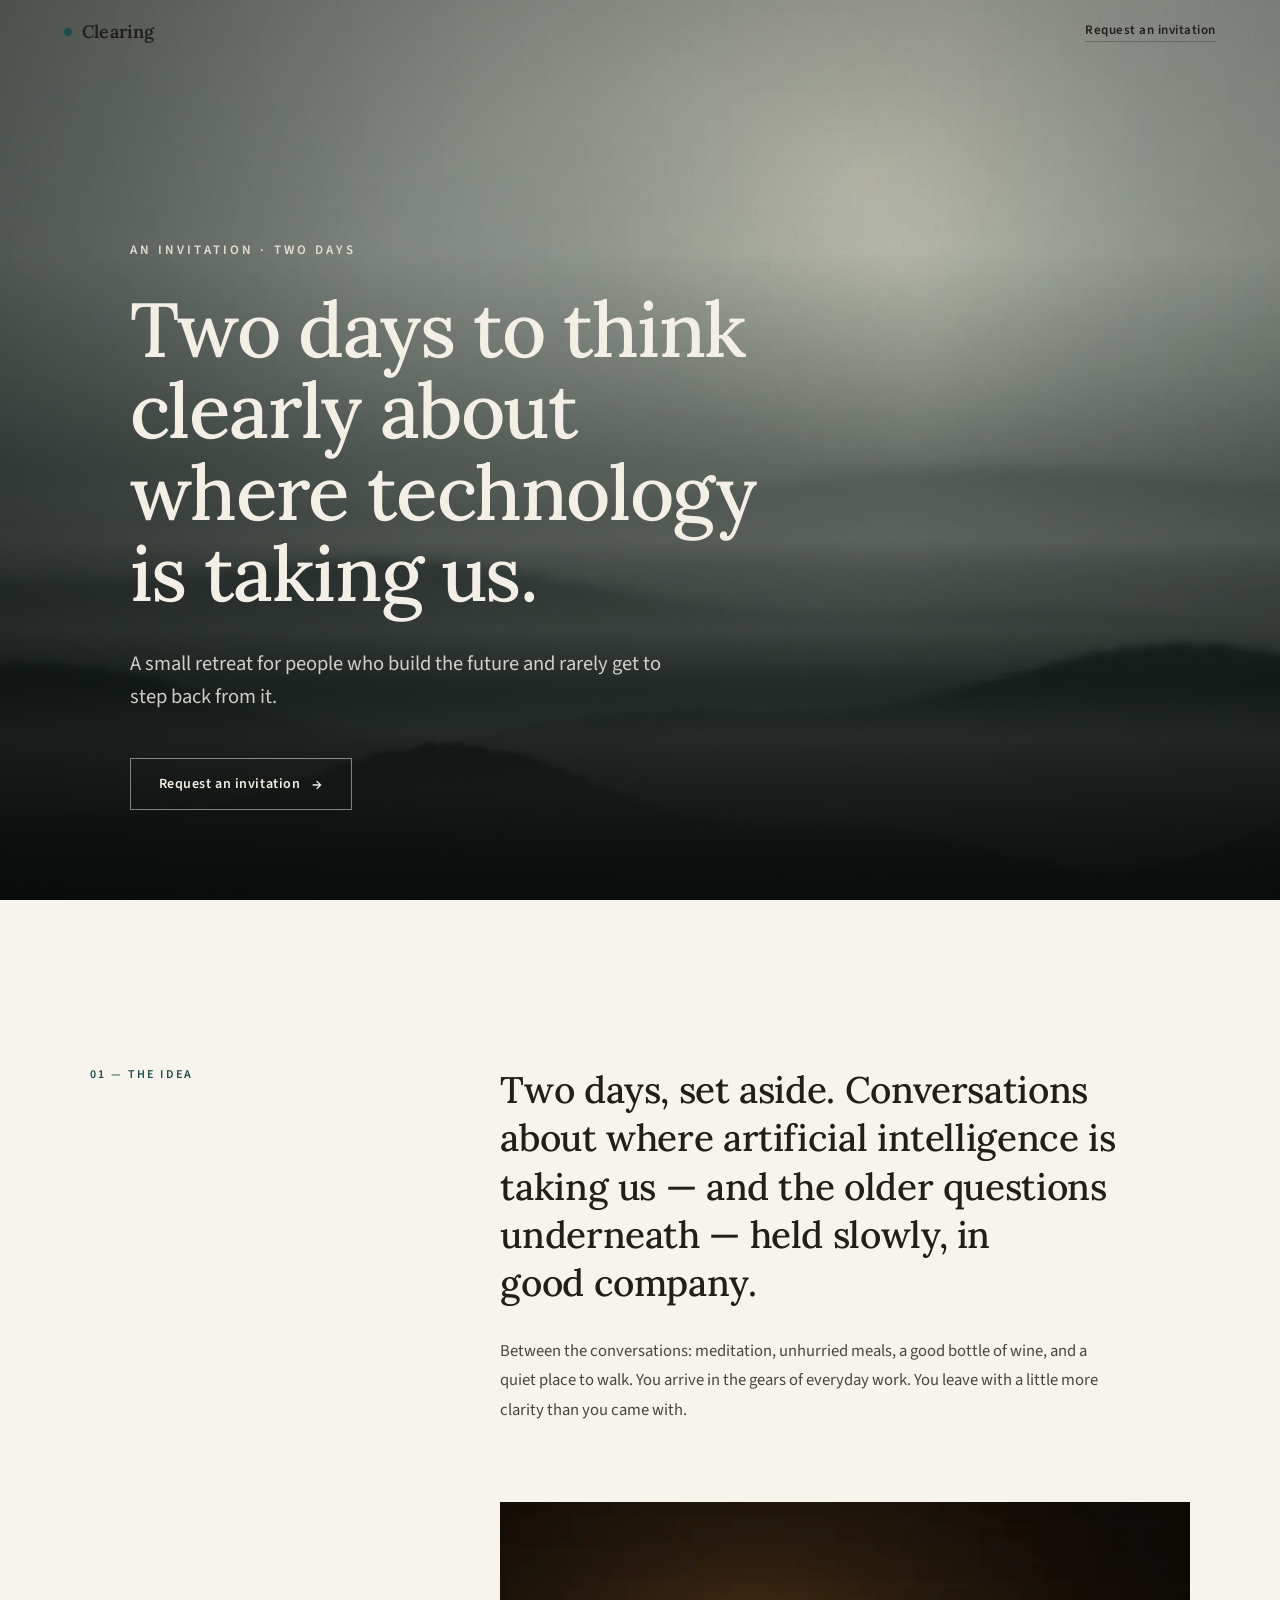
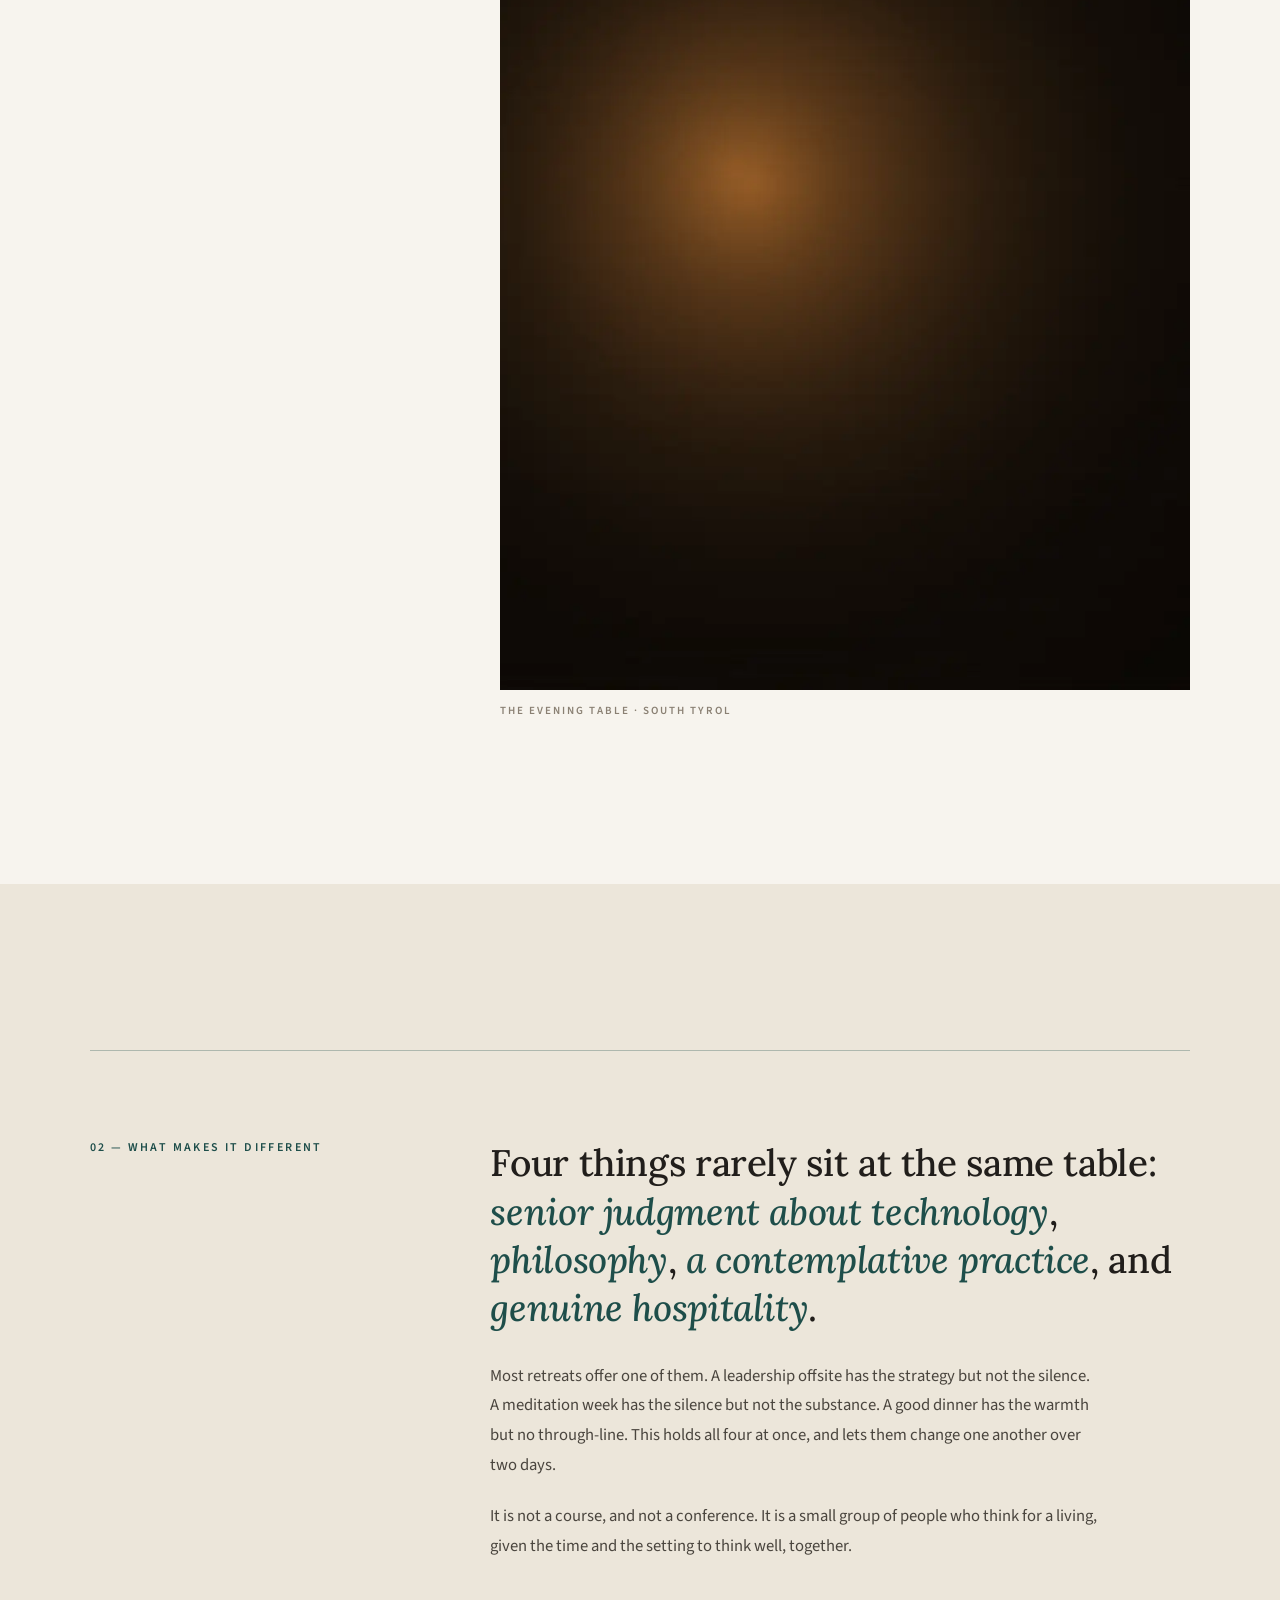
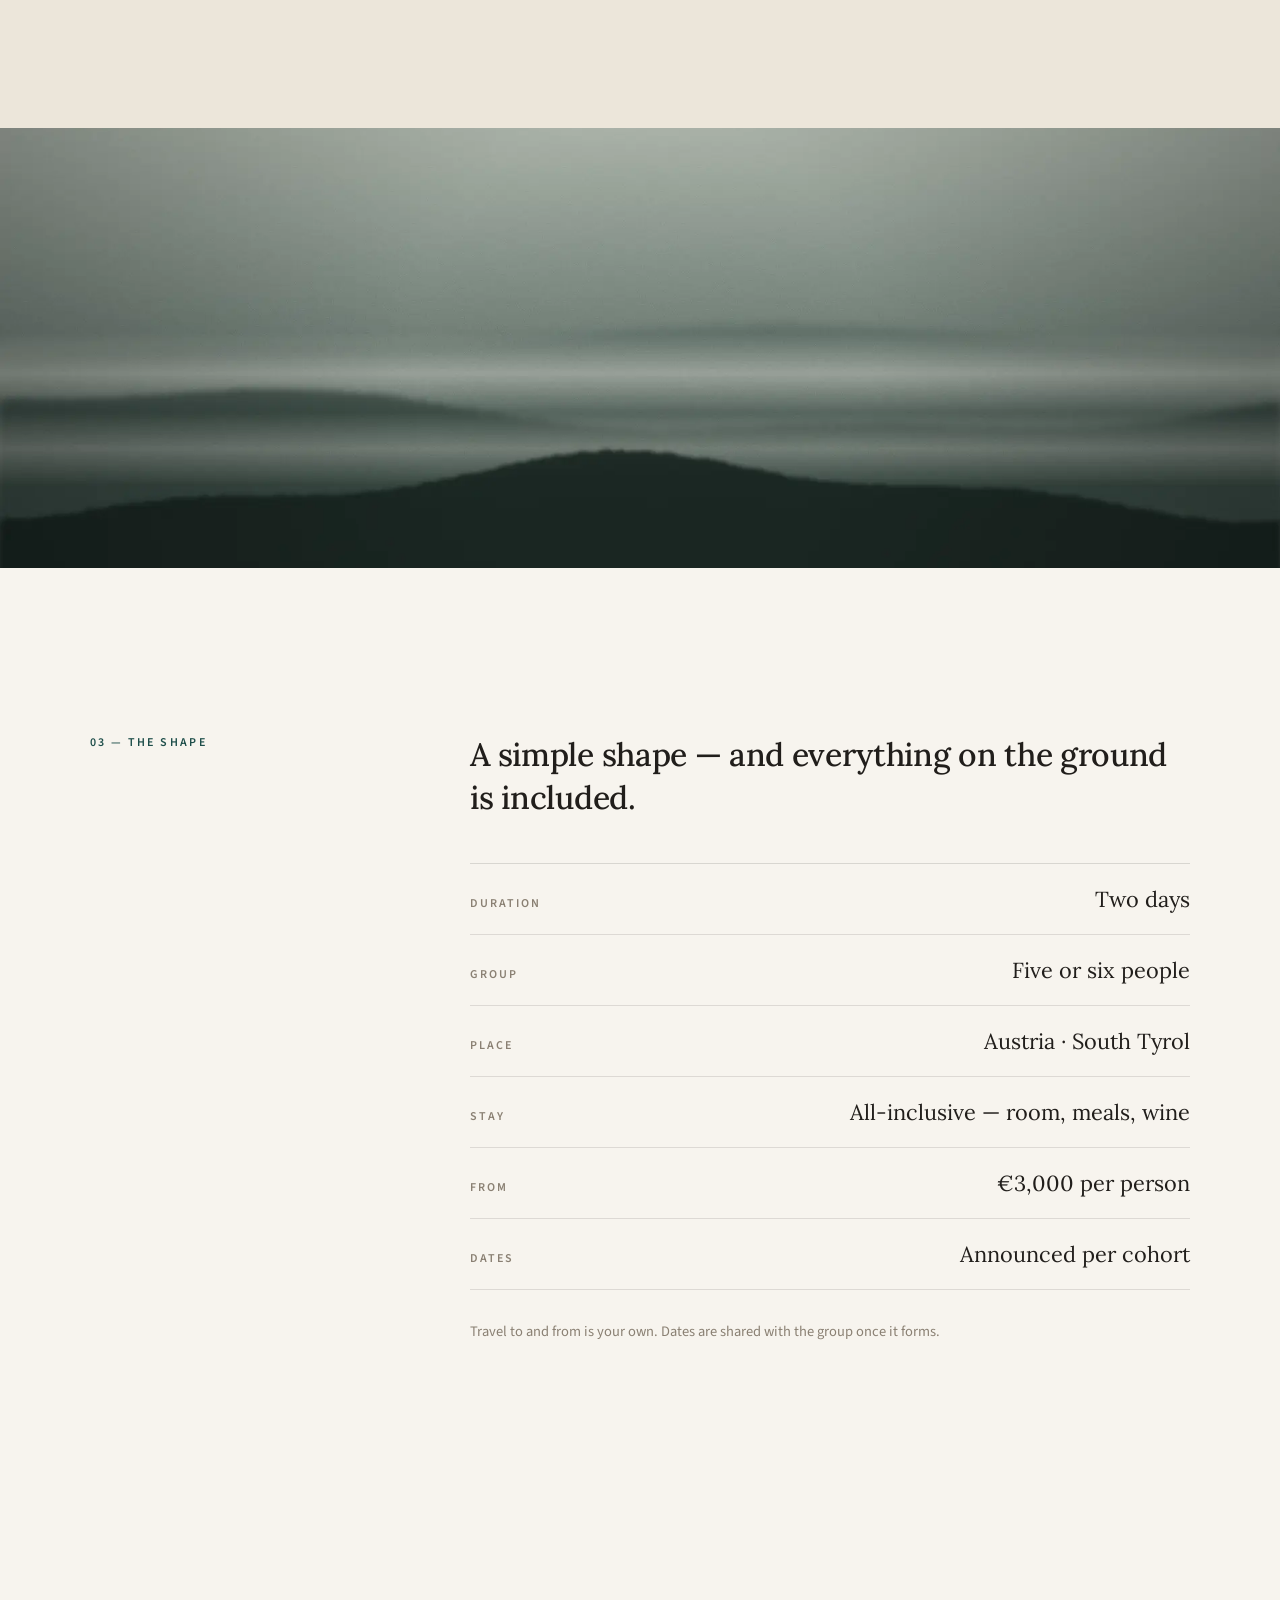
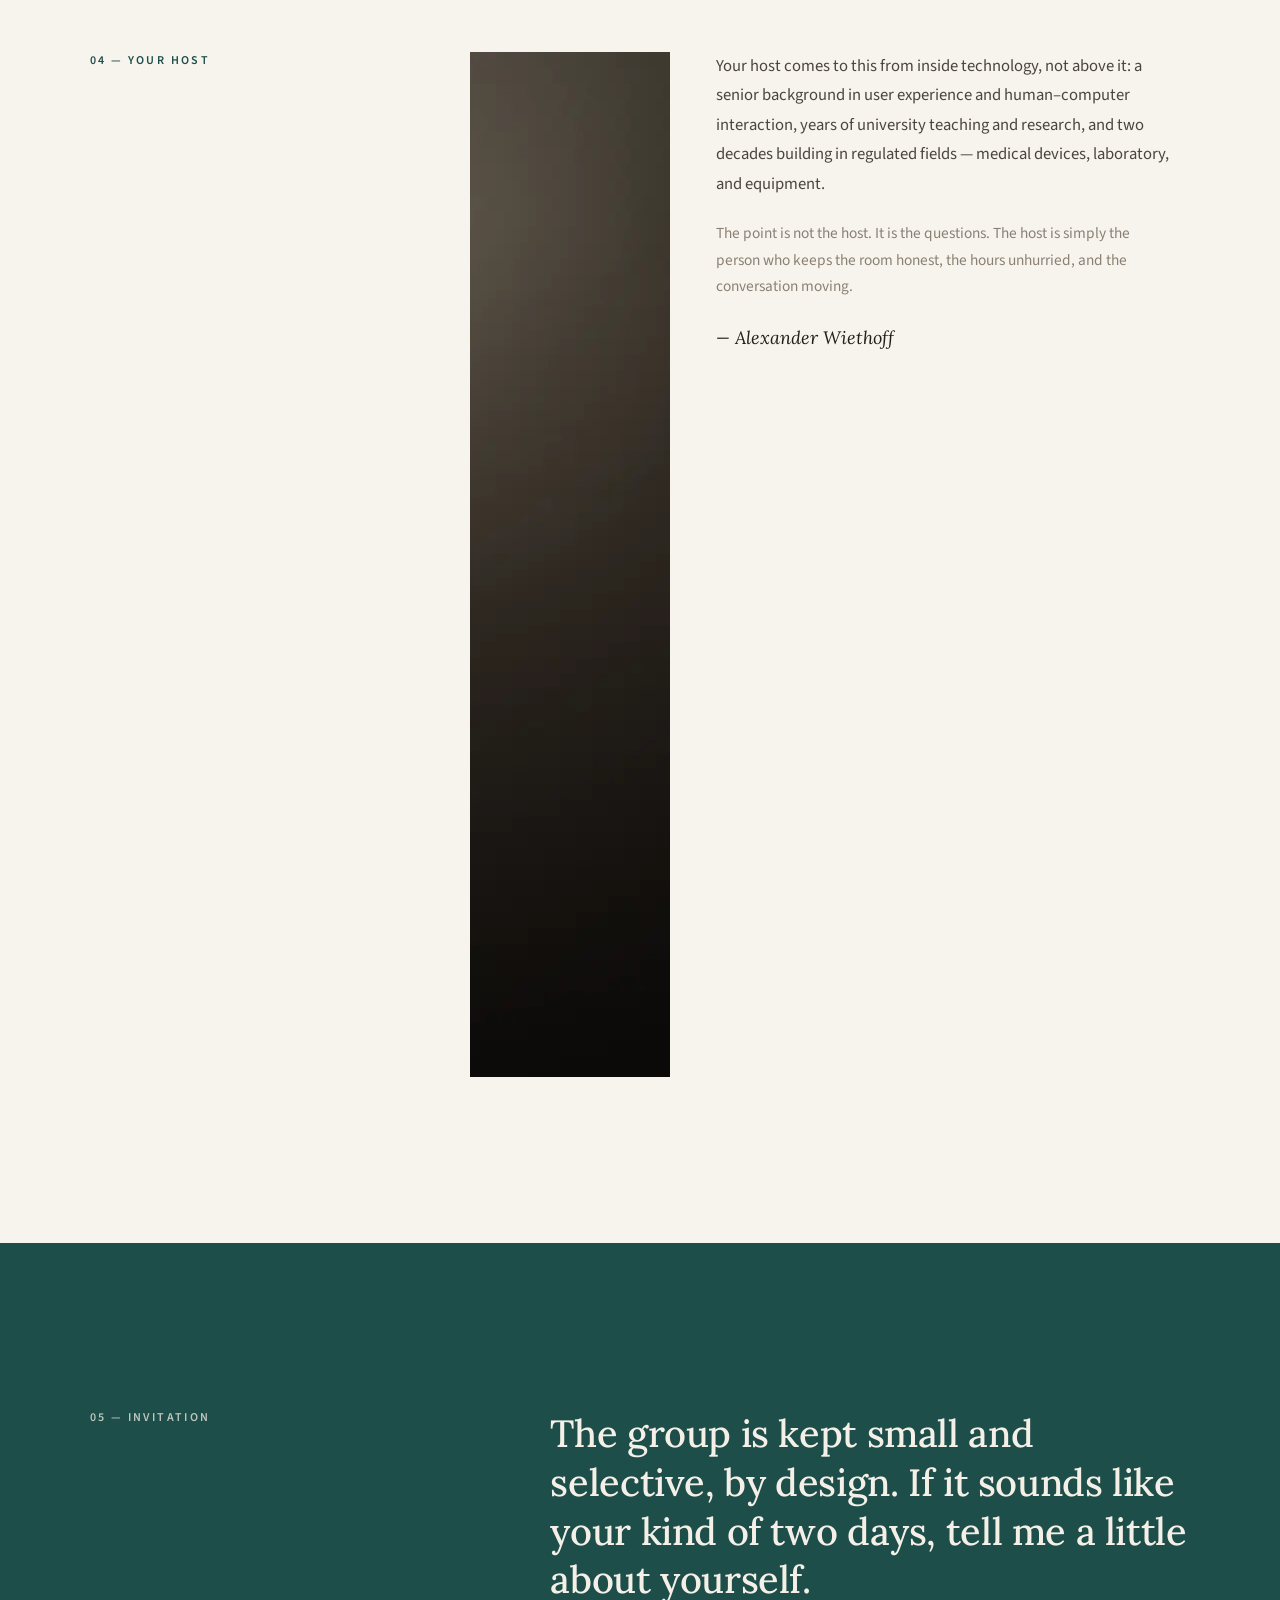
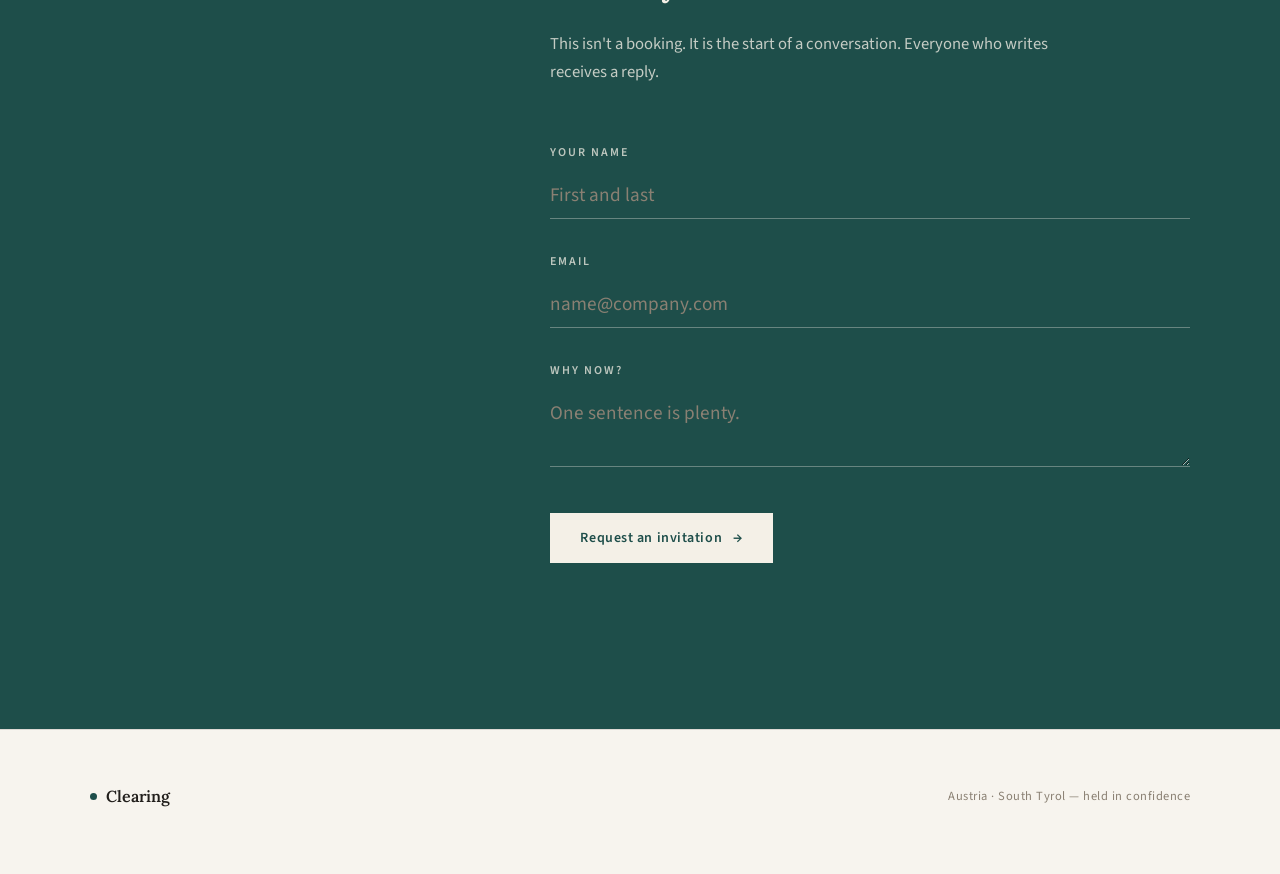
==== site/index.html @ 01700219 "Add Clearing landing page (static) + deploy docs Faithful static recreation of the Claude Design 'Cl" ====
<!DOCTYPE html>
<html lang="en">
<head>
  <meta charset="utf-8">
  <meta name="viewport" content="width=device-width, initial-scale=1">
  <title>Clearing — Two days to think clearly about where technology is taking us</title>
  <meta name="description" content="A small two-day retreat for senior people in and around technology: real conversations about where AI is taking us and the questions underneath, with meditation, good food and wine, in a quiet place in Austria / South Tyrol.">
  <meta name="theme-color" content="#F7F4EE">

  <!-- Open Graph -->
  <meta property="og:type" content="website">
  <meta property="og:title" content="Clearing — Two days to think clearly about where technology is taking us">
  <meta property="og:description" content="A small retreat for people who build the future and rarely get to step back from it.">
  <meta property="og:image" content="assets/img/hero-fog.webp">

  <link rel="icon" href="data:image/svg+xml,%3Csvg xmlns='http://www.w3.org/2000/svg' viewBox='0 0 32 32'%3E%3Crect width='32' height='32' fill='%23F7F4EE'/%3E%3Ccircle cx='16' cy='16' r='5' fill='%231E4E4A'/%3E%3C/svg%3E">

  <link rel="preconnect" href="https://fonts.googleapis.com">
  <link rel="preconnect" href="https://fonts.gstatic.com" crossorigin>
  <link href="https://fonts.googleapis.com/css2?family=Lora:ital,wght@0,400;0,500;0,600;1,400;1,500&family=Source+Sans+3:ital,wght@0,400;0,500;0,600&display=swap" rel="stylesheet">

  <style>
    *, *::before, *::after { box-sizing: border-box; }

    :root {
      --paper:   #F7F4EE;
      --ink:     #211E1B;
      --ink-2:   #4A453E;
      --muted:   #8A8073;
      --petrol:  #1E4E4A;
      --cream:   #F4F0E7;
    }

    @media (prefers-reduced-motion: reduce) {
      * { animation: none !important; transition: none !important; }
      html { scroll-behavior: auto !important; }
    }

    html { scroll-behavior: smooth; }
    body {
      margin: 0;
      background: var(--paper);
      color: var(--ink);
      -webkit-font-smoothing: antialiased;
      text-rendering: optimizeLegibility;
      font-family: 'Source Sans 3', system-ui, sans-serif;
    }
    ::selection { background: var(--petrol); color: var(--cream); }
    img { max-width: 100%; }
    input::placeholder, textarea::placeholder { color: var(--muted); opacity: 1; }

    a { color: inherit; }

    /* ---- interactive states (replacing the prototype's style-hover / style-focus) ---- */
    .nav-link { transition: border-color 200ms ease; }
    .nav-link:hover, .nav-link:focus-visible { border-color: var(--petrol); }

    .ghost-cta { transition: background 260ms cubic-bezier(.16,1,.3,1), color 260ms cubic-bezier(.16,1,.3,1), border-color 260ms cubic-bezier(.16,1,.3,1), transform 260ms cubic-bezier(.16,1,.3,1); }
    .ghost-cta:hover, .ghost-cta:focus-visible { background: #F5F1E8; color: #173B38; border-color: #F5F1E8; transform: translateY(-1px); }

    .field { transition: border-color 200ms ease; }
    .field:focus { border-color: var(--cream); }

    .solid-cta { transition: transform 220ms cubic-bezier(.16,1,.3,1), box-shadow 220ms ease; }
    .solid-cta:hover, .solid-cta:focus-visible { transform: translateY(-1px); box-shadow: 0 10px 26px rgba(0,0,0,0.22); }

    :focus-visible { outline: 2px solid currentColor; outline-offset: 3px; }

    .field-error { display: none; }
    .field-error.is-visible { display: block; }
    #invite-confirm { display: none; }
    #invite-confirm.is-visible { display: block; }
  </style>
</head>

<body id="top">

  <!-- Paper-grain texture overlay -->
  <div aria-hidden="true" style="position:fixed; inset:0; background-image:url('assets/img/paper-grain.png'); background-size:300px; opacity:0.5; mix-blend-mode:multiply; pointer-events:none; z-index:40;"></div>

  <header style="position:absolute; top:0; left:0; right:0; z-index:50; display:flex; align-items:center; justify-content:space-between; padding:20px clamp(22px,6vw,64px);">
    <a href="#top" style="display:flex; align-items:center; gap:10px; text-decoration:none; color:#211E1B;">
      <span style="width:8px; height:8px; border-radius:999px; background:#1E4E4A; display:inline-block;"></span>
      <span style="font-family:'Lora',Georgia,serif; font-size:18px; font-weight:600; letter-spacing:0.01em;">Clearing</span>
    </a>
    <a class="nav-link" href="#invitation" style="font-family:'Source Sans 3',system-ui,sans-serif; font-size:13px; font-weight:600; letter-spacing:0.04em; color:#211E1B; text-decoration:none; padding-bottom:2px; border-bottom:1px solid rgba(33,30,27,0.3);">Request an invitation</a>
  </header>

  <main>
  <!-- 01 · Hero -->
  <section aria-label="Introduction" style="position:relative; min-height:100vh; display:flex; align-items:flex-end; background-image:url('assets/img/hero-fog.webp'); background-size:cover; background-position:center 32%;">
    <div aria-hidden="true" style="position:absolute; inset:0; background:linear-gradient(180deg, rgba(13,18,16,0.24) 0%, rgba(13,18,16,0.10) 28%, rgba(11,15,14,0.50) 64%, rgba(8,11,10,0.86) 100%), linear-gradient(95deg, rgba(11,15,14,0.40) 0%, rgba(11,15,14,0.16) 38%, rgba(11,15,14,0) 70%);"></div>
    <div style="position:relative; width:100%; max-width:1200px; margin:0 auto; padding:0 clamp(22px,7vw,120px) clamp(60px,10vh,118px);">
      <div style="max-width:780px;">
        <div style="font-family:'Source Sans 3',system-ui,sans-serif; font-size:clamp(11px,1.1vw,13px); font-weight:600; letter-spacing:0.24em; text-transform:uppercase; color:#E7E1D3; margin-bottom:clamp(20px,3vw,30px);">An invitation · Two days</div>
        <h1 style="font-family:'Lora',Georgia,serif; font-weight:500; font-size:clamp(33px,6vw,80px); line-height:1.06; letter-spacing:-0.018em; color:#F5F1E8; margin:0; text-wrap:balance;">Two days to think clearly about where technology is taking us.</h1>
        <p style="font-family:'Source Sans 3',system-ui,sans-serif; font-size:clamp(17px,1.6vw,21px); font-weight:400; line-height:1.6; color:rgba(245,241,232,0.84); max-width:540px; margin:clamp(24px,3vw,34px) 0 clamp(34px,4vw,44px); text-wrap:pretty;">A small retreat for people who build the future and rarely get to step back from it.</p>
        <a class="ghost-cta" href="#invitation" style="display:inline-flex; align-items:center; gap:12px; font-family:'Source Sans 3',system-ui,sans-serif; font-size:14px; font-weight:600; letter-spacing:0.04em; color:#F5F1E8; text-decoration:none; padding:15px 28px; border:1px solid rgba(245,241,232,0.5);">Request an invitation<span aria-hidden="true" style="font-size:16px; line-height:1;">→</span></a>
      </div>
    </div>
  </section>

  <!-- 02 · The idea -->
  <section id="idea" style="background:#F7F4EE; padding:clamp(94px,13vw,182px) clamp(22px,7vw,120px); scroll-margin-top:80px;">
    <div style="max-width:1180px; margin:0 auto; display:flex; flex-wrap:wrap; gap:clamp(30px,6vw,96px);">
      <div style="flex:1 1 168px; min-width:148px;">
        <h2 style="font-family:'Source Sans 3',system-ui,sans-serif; font-size:12px; font-weight:600; letter-spacing:0.2em; text-transform:uppercase; color:#1E4E4A; margin:0;">01 — The idea</h2>
      </div>
      <div style="flex:4 1 460px; max-width:690px;">
        <p style="font-family:'Lora',Georgia,serif; font-weight:500; font-size:clamp(23px,3vw,37px); line-height:1.3; letter-spacing:-0.01em; color:#211E1B; margin:0 0 clamp(22px,3vw,30px); text-wrap:pretty;">Two days, set aside. Conversations about where artificial intelligence is taking us — and the older questions underneath — held slowly, in good company.</p>
        <p style="font-family:'Source Sans 3',system-ui,sans-serif; font-size:clamp(16px,1.3vw,18.5px); font-weight:400; line-height:1.78; color:#4A453E; margin:0; max-width:600px; text-wrap:pretty;">Between the conversations: meditation, unhurried meals, a good bottle of wine, and a quiet place to walk. You arrive in the gears of everyday work. You leave with a little more clarity than you came with.</p>
        <figure style="margin:clamp(40px,6vw,76px) 0 0;">
          <img src="assets/img/wood-lamp.webp" loading="lazy" width="1400" height="788" alt="A warm pool of lamplight on a dark wooden table at evening" style="display:block; width:100%; aspect-ratio:16/9; object-fit:cover;">
          <figcaption style="font-family:'Source Sans 3',system-ui,sans-serif; font-size:11px; font-weight:600; letter-spacing:0.18em; text-transform:uppercase; color:#8A8073; margin-top:13px;">The evening table · South Tyrol</figcaption>
        </figure>
      </div>
    </div>
  </section>

  <!-- 03 · What makes it different -->
  <section style="background:#ECE6DA; color:#211E1B; padding:clamp(94px,13vw,182px) clamp(22px,7vw,120px); scroll-margin-top:80px;">
    <div style="max-width:1180px; margin:0 auto;">
      <div aria-hidden="true" style="height:1px; background:rgba(30,78,74,0.30); margin-bottom:clamp(52px,7vw,88px);"></div>
      <div style="display:flex; flex-wrap:wrap; gap:clamp(30px,6vw,96px);">
        <div style="flex:1 1 168px; min-width:148px;">
          <h2 style="font-family:'Source Sans 3',system-ui,sans-serif; font-size:12px; font-weight:600; letter-spacing:0.2em; text-transform:uppercase; color:#1E4E4A; margin:0;">02 — What makes it different</h2>
        </div>
        <div style="flex:4 1 460px; max-width:700px;">
          <p style="font-family:'Lora',Georgia,serif; font-weight:500; font-size:clamp(23px,3vw,37px); line-height:1.3; letter-spacing:-0.01em; color:#211E1B; margin:0 0 clamp(22px,3vw,30px); text-wrap:pretty;">Four things rarely sit at the same table: <em style="font-style:italic; color:#1E4E4A;">senior judgment about technology</em>, <em style="font-style:italic; color:#1E4E4A;">philosophy</em>, <em style="font-style:italic; color:#1E4E4A;">a contemplative practice</em>, and <em style="font-style:italic; color:#1E4E4A;">genuine hospitality</em>.</p>
          <p style="font-family:'Source Sans 3',system-ui,sans-serif; font-size:clamp(16px,1.3vw,18.5px); line-height:1.78; color:#4A453E; margin:0 0 22px; max-width:620px; text-wrap:pretty;">Most retreats offer one of them. A leadership offsite has the strategy but not the silence. A meditation week has the silence but not the substance. A good dinner has the warmth but no through-line. This holds all four at once, and lets them change one another over two days.</p>
          <p style="font-family:'Source Sans 3',system-ui,sans-serif; font-size:clamp(16px,1.3vw,18.5px); line-height:1.78; color:#4A453E; margin:0; max-width:620px; text-wrap:pretty;">It is not a course, and not a conference. It is a small group of people who think for a living, given the time and the setting to think well, together.</p>
        </div>
      </div>
    </div>
  </section>

  <!-- Full-bleed ridge band -->
  <div role="img" aria-label="Fog moving across an alpine ridgeline" style="width:100%; height:clamp(260px,38vw,440px); background-image:url('assets/img/ridge-band.webp'); background-size:cover; background-position:center 60%;"></div>

  <!-- 04 · The shape -->
  <section style="background:#F7F4EE; padding:clamp(94px,13vw,182px) clamp(22px,7vw,120px); scroll-margin-top:80px;">
    <div style="max-width:1180px; margin:0 auto; display:flex; flex-wrap:wrap; gap:clamp(30px,6vw,96px);">
      <div style="flex:1 1 168px; min-width:148px;">
        <h2 style="font-family:'Source Sans 3',system-ui,sans-serif; font-size:12px; font-weight:600; letter-spacing:0.2em; text-transform:uppercase; color:#1E4E4A; margin:0;">03 — The shape</h2>
      </div>
      <div style="flex:4 1 460px; max-width:720px;">
        <p style="font-family:'Lora',Georgia,serif; font-weight:500; font-size:clamp(22px,2.6vw,32px); line-height:1.32; letter-spacing:-0.01em; color:#211E1B; margin:0 0 clamp(26px,4vw,44px); text-wrap:pretty;">A simple shape — and everything on the ground is included.</p>
        <dl style="margin:0; border-top:1px solid rgba(33,30,27,0.14);">
          <div style="display:flex; justify-content:space-between; align-items:baseline; gap:24px; padding:clamp(15px,2vw,21px) 0; border-bottom:1px solid rgba(33,30,27,0.12);">
            <dt style="font-family:'Source Sans 3',system-ui,sans-serif; font-size:12px; font-weight:600; letter-spacing:0.16em; text-transform:uppercase; color:#8A8073; flex:0 0 auto;">Duration</dt>
            <dd style="margin:0; font-family:'Lora',Georgia,serif; font-size:clamp(18px,1.7vw,22px); color:#211E1B; text-align:right;">Two days</dd>
          </div>
          <div style="display:flex; justify-content:space-between; align-items:baseline; gap:24px; padding:clamp(15px,2vw,21px) 0; border-bottom:1px solid rgba(33,30,27,0.12);">
            <dt style="font-family:'Source Sans 3',system-ui,sans-serif; font-size:12px; font-weight:600; letter-spacing:0.16em; text-transform:uppercase; color:#8A8073; flex:0 0 auto;">Group</dt>
            <dd style="margin:0; font-family:'Lora',Georgia,serif; font-size:clamp(18px,1.7vw,22px); color:#211E1B; text-align:right;">Five or six people</dd>
          </div>
          <div style="display:flex; justify-content:space-between; align-items:baseline; gap:24px; padding:clamp(15px,2vw,21px) 0; border-bottom:1px solid rgba(33,30,27,0.12);">
            <dt style="font-family:'Source Sans 3',system-ui,sans-serif; font-size:12px; font-weight:600; letter-spacing:0.16em; text-transform:uppercase; color:#8A8073; flex:0 0 auto;">Place</dt>
            <dd style="margin:0; font-family:'Lora',Georgia,serif; font-size:clamp(18px,1.7vw,22px); color:#211E1B; text-align:right;">Austria · South Tyrol</dd>
          </div>
          <div style="display:flex; justify-content:space-between; align-items:baseline; gap:24px; padding:clamp(15px,2vw,21px) 0; border-bottom:1px solid rgba(33,30,27,0.12);">
            <dt style="font-family:'Source Sans 3',system-ui,sans-serif; font-size:12px; font-weight:600; letter-spacing:0.16em; text-transform:uppercase; color:#8A8073; flex:0 0 auto;">Stay</dt>
            <dd style="margin:0; font-family:'Lora',Georgia,serif; font-size:clamp(18px,1.7vw,22px); color:#211E1B; text-align:right;">All-inclusive — room, meals, wine</dd>
          </div>
          <div style="display:flex; justify-content:space-between; align-items:baseline; gap:24px; padding:clamp(15px,2vw,21px) 0; border-bottom:1px solid rgba(33,30,27,0.12);">
            <dt style="font-family:'Source Sans 3',system-ui,sans-serif; font-size:12px; font-weight:600; letter-spacing:0.16em; text-transform:uppercase; color:#8A8073; flex:0 0 auto;">From</dt>
            <dd style="margin:0; font-family:'Lora',Georgia,serif; font-size:clamp(18px,1.7vw,22px); color:#211E1B; text-align:right;">€3,000 per person</dd>
          </div>
          <div style="display:flex; justify-content:space-between; align-items:baseline; gap:24px; padding:clamp(15px,2vw,21px) 0; border-bottom:1px solid rgba(33,30,27,0.12);">
            <dt style="font-family:'Source Sans 3',system-ui,sans-serif; font-size:12px; font-weight:600; letter-spacing:0.16em; text-transform:uppercase; color:#8A8073; flex:0 0 auto;">Dates</dt>
            <dd style="margin:0; font-family:'Lora',Georgia,serif; font-size:clamp(18px,1.7vw,22px); color:#211E1B; text-align:right;">Announced per cohort</dd>
          </div>
        </dl>
        <p style="font-family:'Source Sans 3',system-ui,sans-serif; font-size:14.5px; line-height:1.7; color:#8A8073; margin:clamp(22px,3vw,30px) 0 0; max-width:540px;">Travel to and from is your own. Dates are shared with the group once it forms.</p>
      </div>
    </div>
  </section>

  <!-- 05 · Your host -->
  <section style="background:#F7F4EE; padding:clamp(78px,11vw,150px) clamp(22px,7vw,120px) clamp(94px,13vw,170px); scroll-margin-top:80px;">
    <div style="max-width:1180px; margin:0 auto; display:flex; flex-wrap:wrap; gap:clamp(30px,6vw,96px);">
      <div style="flex:1 1 168px; min-width:148px;">
        <h2 style="font-family:'Source Sans 3',system-ui,sans-serif; font-size:12px; font-weight:600; letter-spacing:0.2em; text-transform:uppercase; color:#1E4E4A; margin:0;">04 — Your host</h2>
      </div>
      <div style="flex:4 1 460px; max-width:720px; display:flex; flex-wrap:wrap; gap:clamp(26px,4vw,46px); align-items:flex-start;">
        <img src="assets/img/host.webp" loading="lazy" width="820" height="1025" alt="A portrait in soft, low window light" style="flex:0 0 clamp(150px,20vw,200px); width:clamp(150px,20vw,200px); aspect-ratio:4/5; object-fit:cover;">
        <div style="flex:1 1 320px; max-width:470px;">
          <p style="font-family:'Source Sans 3',system-ui,sans-serif; font-size:clamp(16px,1.3vw,18.5px); line-height:1.78; color:#4A453E; margin:0 0 20px; text-wrap:pretty;">Your host comes to this from inside technology, not above it: a senior background in user experience and human–computer interaction, years of university teaching and research, and two decades building in regulated fields — medical devices, laboratory, and equipment.</p>
          <p style="font-family:'Source Sans 3',system-ui,sans-serif; font-size:clamp(15px,1.2vw,17px); line-height:1.75; color:#8A8073; margin:0 0 26px; text-wrap:pretty;">The point is not the host. It is the questions. The host is simply the person who keeps the room honest, the hours unhurried, and the conversation moving.</p>
          <div style="font-family:'Lora',Georgia,serif; font-style:italic; font-size:18px; color:#211E1B;">— Alexander Wiethoff</div>
        </div>
      </div>
    </div>
  </section>

  <!-- 06 · Invitation -->
  <section id="invitation" style="background:#1E4E4A; color:#F4F0E7; padding:clamp(94px,13vw,184px) clamp(22px,7vw,120px); scroll-margin-top:64px;">
    <div style="max-width:1180px; margin:0 auto; display:flex; flex-wrap:wrap; gap:clamp(30px,6vw,96px);">
      <div style="flex:1 1 168px; min-width:148px;">
        <h2 style="font-family:'Source Sans 3',system-ui,sans-serif; font-size:12px; font-weight:600; letter-spacing:0.2em; text-transform:uppercase; color:rgba(244,240,231,0.74); margin:0;">05 — Invitation</h2>
      </div>
      <div style="flex:4 1 460px; max-width:640px;">
        <p style="font-family:'Lora',Georgia,serif; font-weight:500; font-size:clamp(24px,3vw,38px); line-height:1.28; letter-spacing:-0.01em; color:#F4F0E7; margin:0 0 clamp(18px,2.4vw,26px); text-wrap:pretty;">The group is kept small and selective, by design. If it sounds like your kind of two days, tell me a little about yourself.</p>
        <p style="font-family:'Source Sans 3',system-ui,sans-serif; font-size:clamp(16px,1.3vw,18px); line-height:1.7; color:rgba(244,240,231,0.78); margin:0; max-width:520px;">This isn't a booking. It is the start of a conversation. Everyone who writes receives a reply.</p>

        <form id="invite-form" novalidate style="margin-top:clamp(38px,5vw,58px); display:flex; flex-direction:column; gap:clamp(26px,3.2vw,34px);">
          <div>
            <label for="f-name" style="display:block; font-family:'Source Sans 3',system-ui,sans-serif; font-size:12px; font-weight:600; letter-spacing:0.16em; text-transform:uppercase; color:rgba(244,240,231,0.74); margin-bottom:11px;">Your name</label>
            <input class="field" id="f-name" name="name" type="text" autocomplete="name" placeholder="First and last" aria-describedby="err-name" style="width:100%; box-sizing:border-box; background:transparent; border:none; border-bottom:1px solid rgba(244,240,231,0.34); color:#F4F0E7; font-family:'Source Sans 3',system-ui,sans-serif; font-size:clamp(17px,1.5vw,20px); padding:9px 0; outline:none;">
            <div class="field-error" id="err-name" role="alert" style="font-family:'Source Sans 3',system-ui,sans-serif; font-size:13.5px; font-style:italic; color:#E9B984; margin-top:9px;">Please add your name.</div>
          </div>
          <div>
            <label for="f-email" style="display:block; font-family:'Source Sans 3',system-ui,sans-serif; font-size:12px; font-weight:600; letter-spacing:0.16em; text-transform:uppercase; color:rgba(244,240,231,0.74); margin-bottom:11px;">Email</label>
            <input class="field" id="f-email" name="email" type="email" autocomplete="email" placeholder="name@company.com" aria-describedby="err-email" style="width:100%; box-sizing:border-box; background:transparent; border:none; border-bottom:1px solid rgba(244,240,231,0.34); color:#F4F0E7; font-family:'Source Sans 3',system-ui,sans-serif; font-size:clamp(17px,1.5vw,20px); padding:9px 0; outline:none;">
            <div class="field-error" id="err-email" role="alert" style="font-family:'Source Sans 3',system-ui,sans-serif; font-size:13.5px; font-style:italic; color:#E9B984; margin-top:9px;">A valid email, so I can write back.</div>
          </div>
          <div>
            <label for="f-why" style="display:block; font-family:'Source Sans 3',system-ui,sans-serif; font-size:12px; font-weight:600; letter-spacing:0.16em; text-transform:uppercase; color:rgba(244,240,231,0.74); margin-bottom:11px;">Why now?</label>
            <textarea class="field" id="f-why" name="why" rows="2" placeholder="One sentence is plenty." aria-describedby="err-why" style="width:100%; box-sizing:border-box; background:transparent; border:none; border-bottom:1px solid rgba(244,240,231,0.34); color:#F4F0E7; font-family:'Source Sans 3',system-ui,sans-serif; font-size:clamp(17px,1.5vw,20px); line-height:1.5; padding:9px 0; outline:none; resize:vertical; min-height:44px;"></textarea>
            <div class="field-error" id="err-why" role="alert" style="font-family:'Source Sans 3',system-ui,sans-serif; font-size:13.5px; font-style:italic; color:#E9B984; margin-top:9px;">A sentence on why now.</div>
          </div>
          <button class="solid-cta" type="submit" style="align-self:flex-start; margin-top:6px; display:inline-flex; align-items:center; gap:11px; background:#F4F0E7; color:#1E4E4A; border:none; font-family:'Source Sans 3',system-ui,sans-serif; font-size:14px; font-weight:600; letter-spacing:0.04em; padding:15px 30px; cursor:pointer;">Request an invitation<span aria-hidden="true" style="font-size:15px; line-height:1;">→</span></button>
        </form>

        <div id="invite-confirm" style="margin-top:clamp(38px,5vw,58px); border-top:1px solid rgba(244,240,231,0.34); padding-top:clamp(30px,4vw,42px);" tabindex="-1">
          <div style="font-family:'Source Sans 3',system-ui,sans-serif; font-size:12px; font-weight:600; letter-spacing:0.2em; text-transform:uppercase; color:rgba(244,240,231,0.74); margin-bottom:18px;">Received</div>
          <p style="font-family:'Lora',Georgia,serif; font-weight:500; font-size:clamp(24px,3vw,34px); line-height:1.3; color:#F4F0E7; margin:0 0 16px;">Thank you, <span id="confirm-who">there</span>.</p>
          <p style="font-family:'Source Sans 3',system-ui,sans-serif; font-size:clamp(16px,1.3vw,18px); line-height:1.72; color:rgba(244,240,231,0.78); margin:0; max-width:460px;">Your note is with me. I read each one personally and will write back, usually within a few days.</p>
        </div>
      </div>
    </div>
  </section>
  </main>

  <footer style="background:#F7F4EE; padding:clamp(36px,5vw,56px) clamp(22px,7vw,120px) clamp(46px,6vw,68px); border-top:1px solid rgba(33,30,27,0.12);">
    <div style="max-width:1180px; margin:0 auto; display:flex; flex-wrap:wrap; justify-content:space-between; align-items:baseline; gap:18px;">
      <div style="display:flex; align-items:center; gap:9px;">
        <span style="width:7px; height:7px; border-radius:999px; background:#1E4E4A; display:inline-block;"></span>
        <span style="font-family:'Lora',Georgia,serif; font-size:16px; font-weight:600;">Clearing</span>
      </div>
      <div style="font-family:'Source Sans 3',system-ui,sans-serif; font-size:12.5px; letter-spacing:0.04em; color:#8A8073;">Austria · South Tyrol — held in confidence</div>
    </div>
  </footer>

  <script>
    (function () {
      var form = document.getElementById('invite-form');
      var confirmation = document.getElementById('invite-confirm');
      var who = document.getElementById('confirm-who');
      var nameEl = document.getElementById('f-name');
      var emailEl = document.getElementById('f-email');
      var whyEl = document.getElementById('f-why');

      function toggleError(id, show) {
        document.getElementById(id).classList.toggle('is-visible', show);
      }

      form.addEventListener('submit', function (e) {
        e.preventDefault();
        var name = (nameEl.value || '').trim();
        var email = (emailEl.value || '').trim();
        var why = (whyEl.value || '').trim();

        var nameBad = !name;
        var emailBad = !/^[^@\s]+@[^@\s]+\.[^@\s]+$/.test(email);
        var whyBad = !why;

        toggleError('err-name', nameBad);
        toggleError('err-email', emailBad);
        toggleError('err-why', whyBad);

        nameEl.setAttribute('aria-invalid', nameBad);
        emailEl.setAttribute('aria-invalid', emailBad);
        whyEl.setAttribute('aria-invalid', whyBad);

        if (nameBad || emailBad || whyBad) {
          (nameBad ? nameEl : emailBad ? emailEl : whyEl).focus();
          return;
        }

        who.textContent = name.split(/\s+/)[0] || 'there';
        form.style.display = 'none';
        confirmation.classList.add('is-visible');
        confirmation.focus();
      });
    })();
  </script>
</body>
</html>
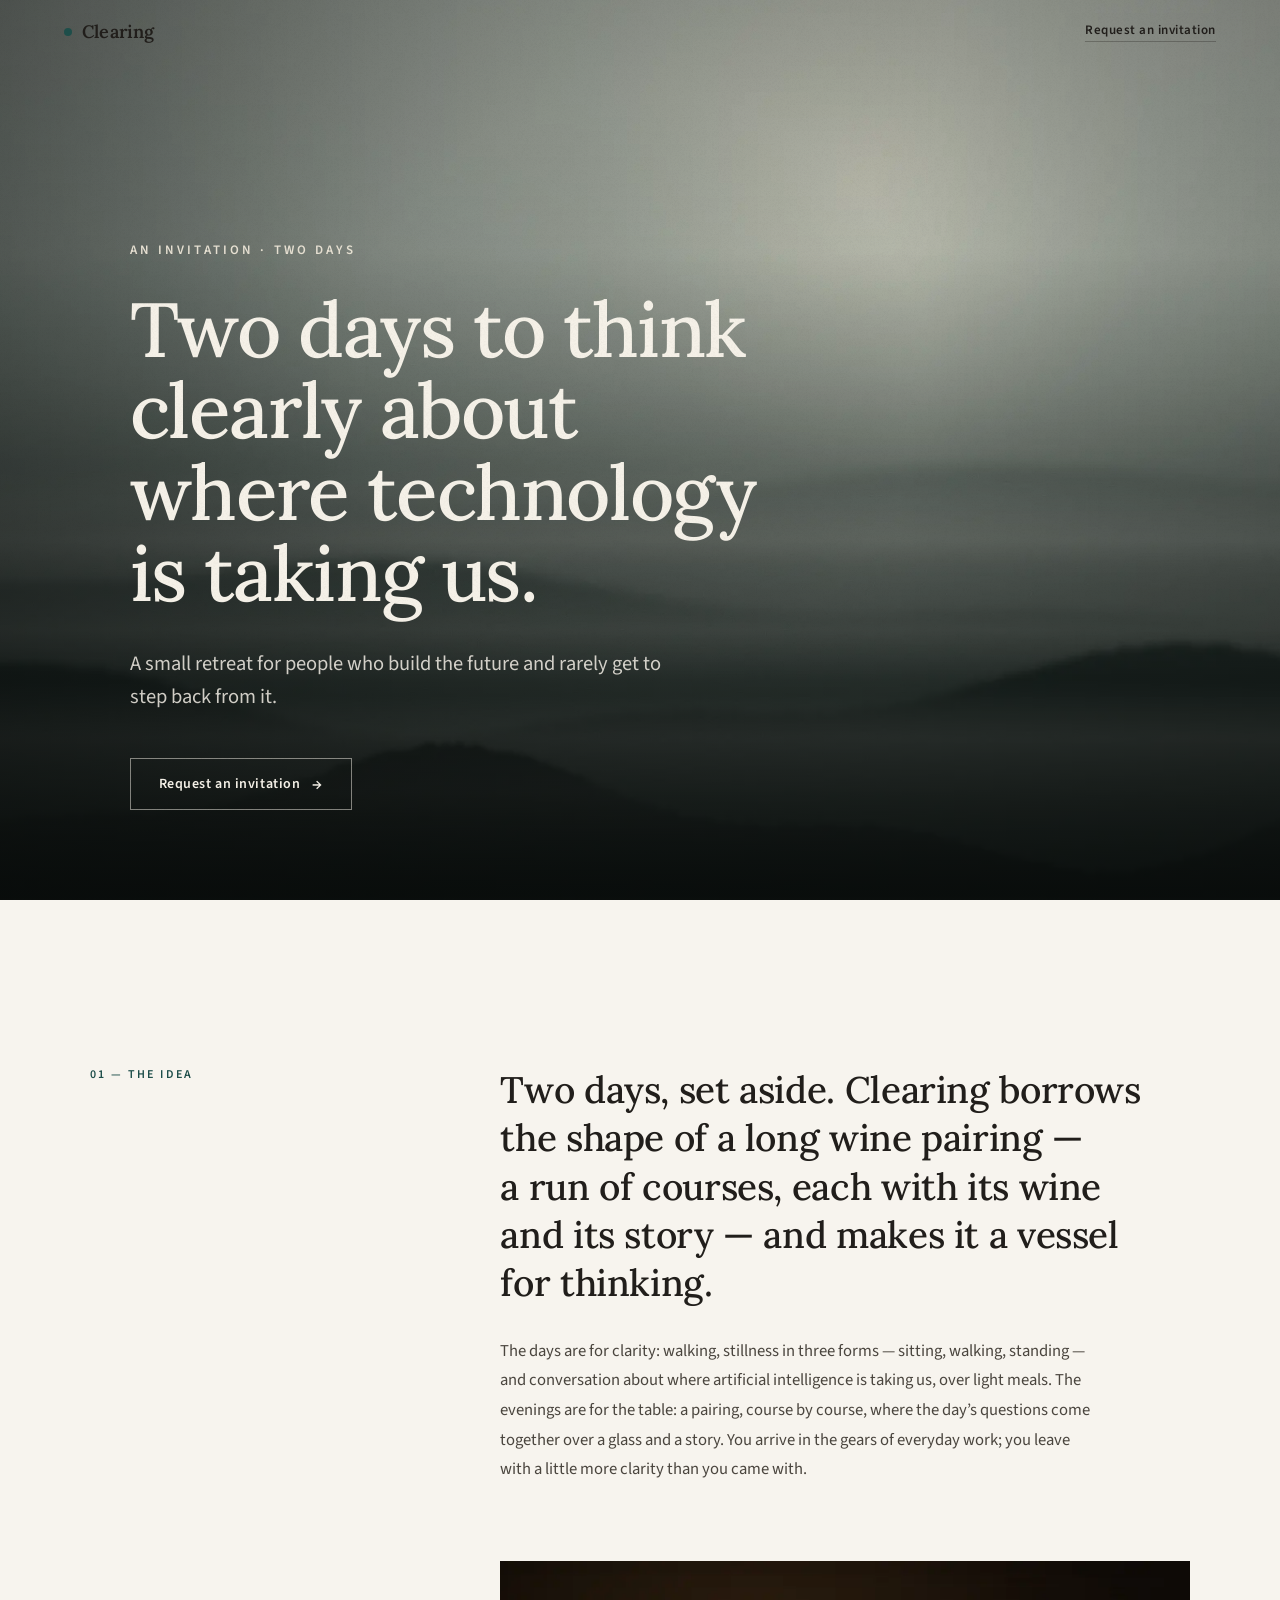
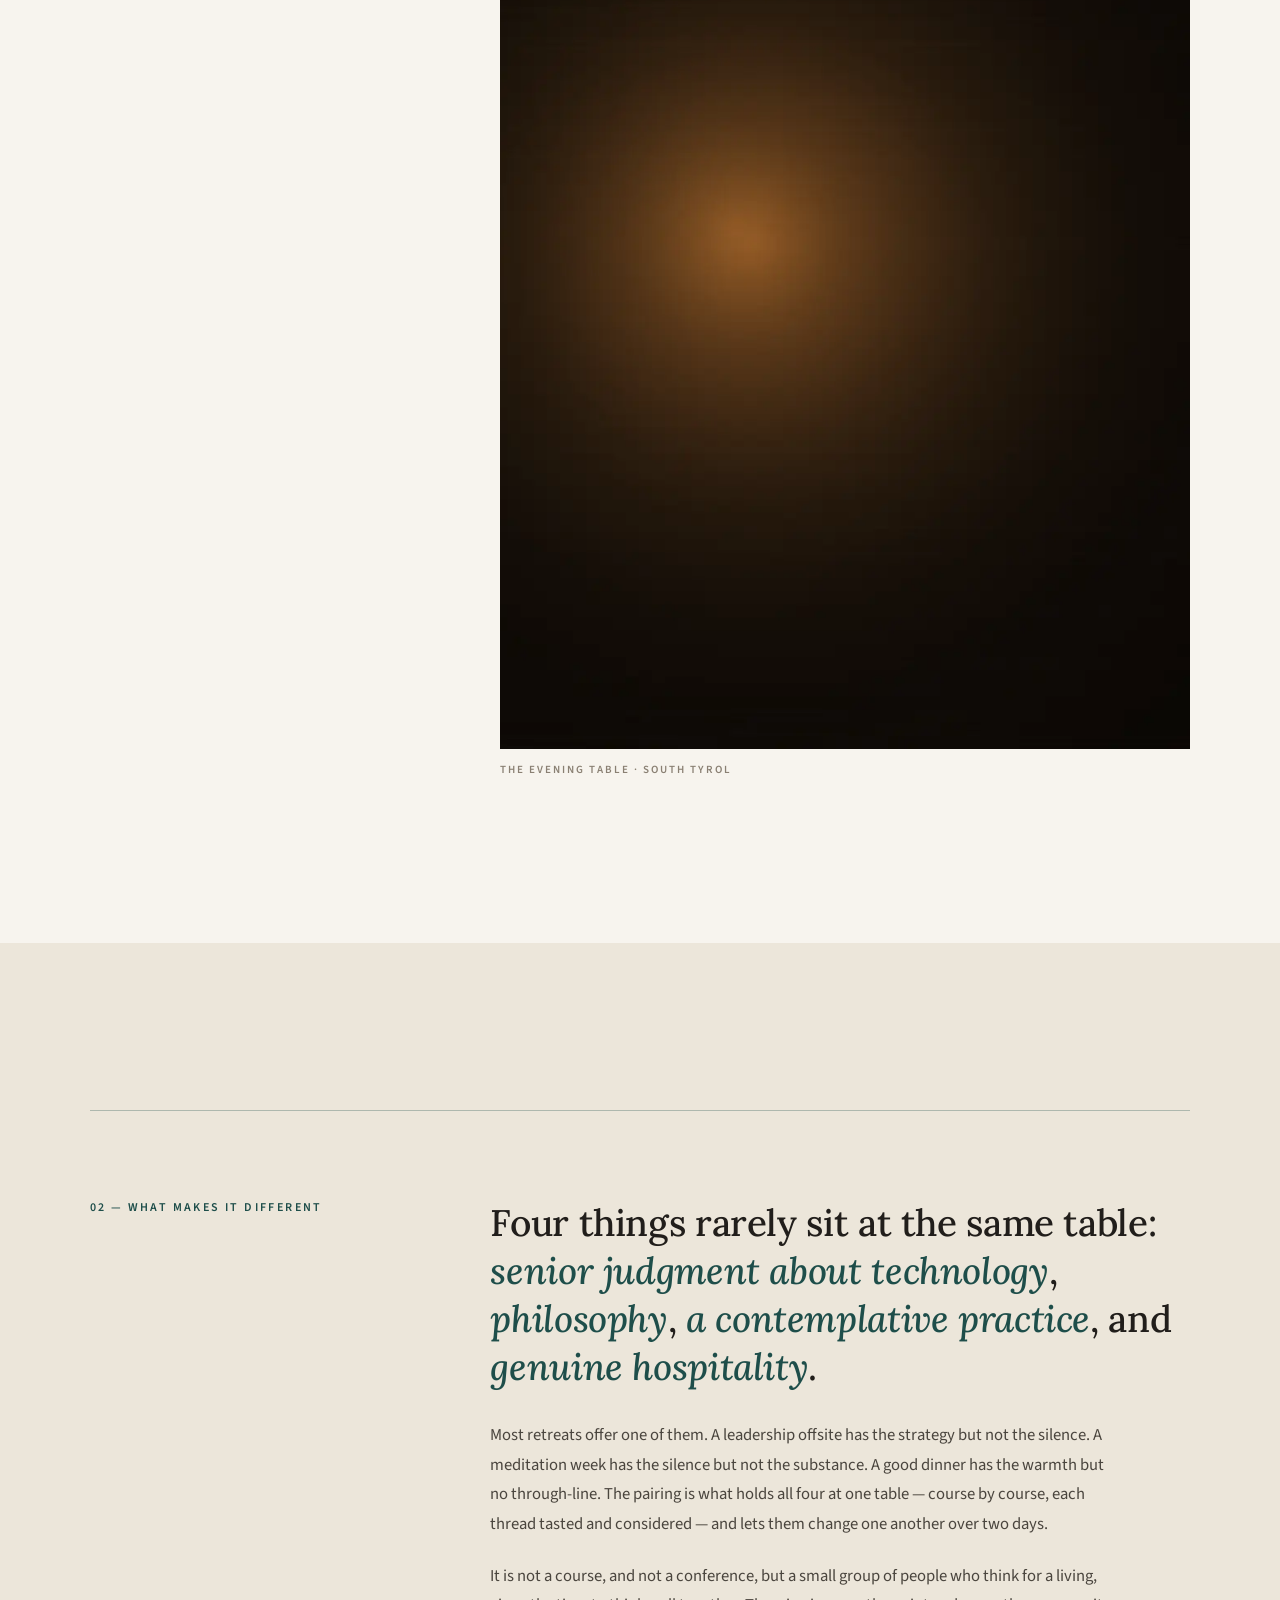
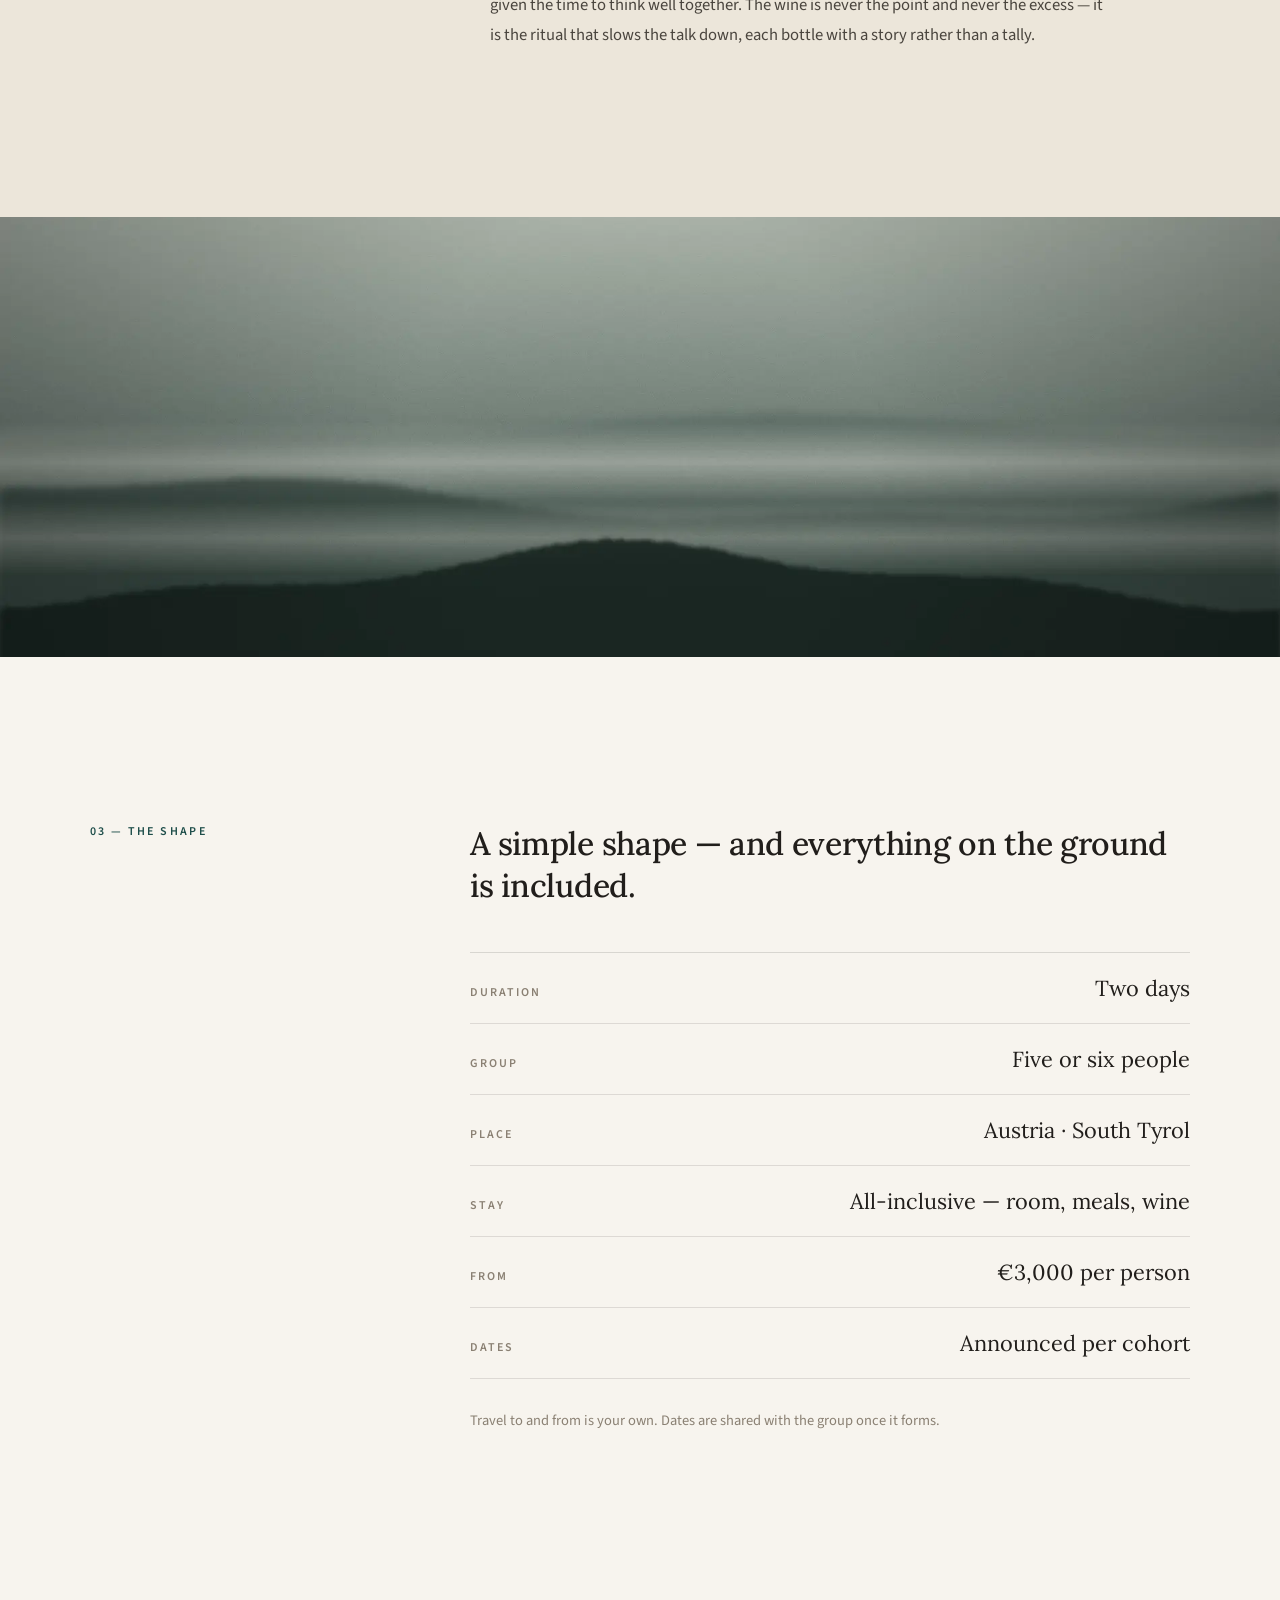
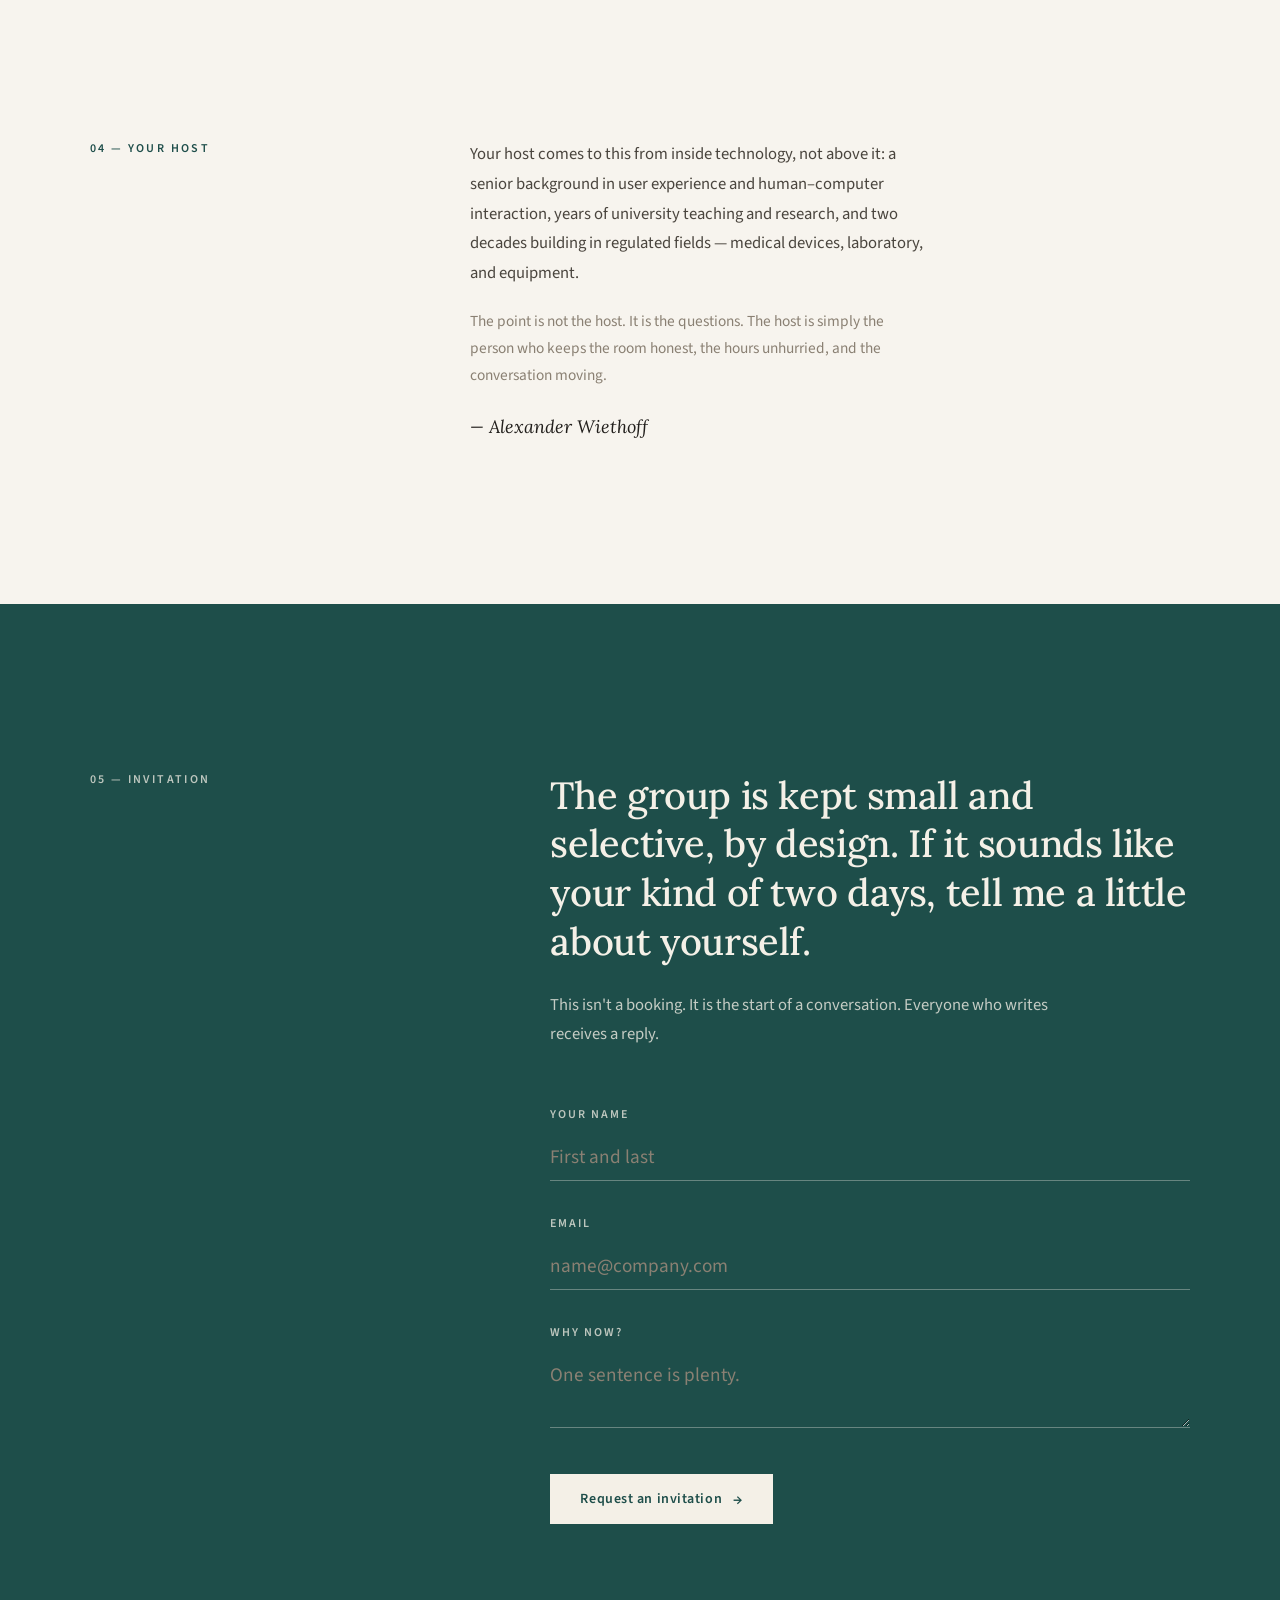
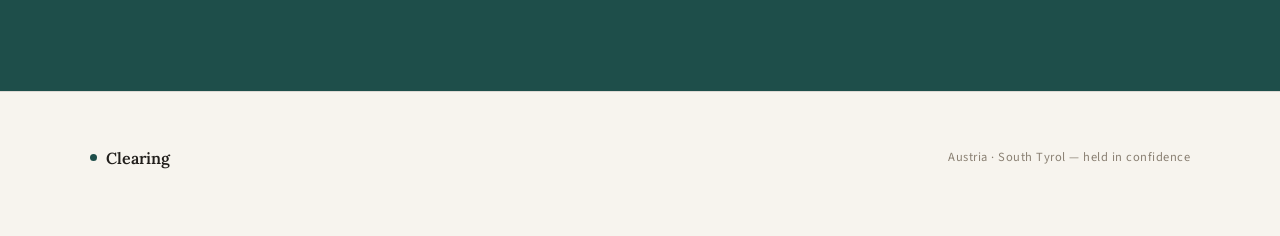
==== commit 96a047fb: "Sharpen the idea around the wine-pairing signature; clear host placeholder - Idea (01): lead now sta" ====
--- a/site/index.html
+++ b/site/index.html
@@ -4,13 +4,13 @@
   <meta charset="utf-8">
   <meta name="viewport" content="width=device-width, initial-scale=1">
   <title>Clearing — Two days to think clearly about where technology is taking us</title>
-  <meta name="description" content="A small two-day retreat for senior people in and around technology: real conversations about where AI is taking us and the questions underneath, with meditation, good food and wine, in a quiet place in Austria / South Tyrol.">
+  <meta name="description" content="A small two-day retreat for senior people in and around technology: conversations about where AI is taking us and the questions underneath, shaped like a long wine pairing — a tasting menu for the mind — in a quiet place in Austria / South Tyrol.">
   <meta name="theme-color" content="#F7F4EE">
 
   <!-- Open Graph -->
   <meta property="og:type" content="website">
   <meta property="og:title" content="Clearing — Two days to think clearly about where technology is taking us">
-  <meta property="og:description" content="A small retreat for people who build the future and rarely get to step back from it.">
+  <meta property="og:description" content="A retreat shaped like a long wine pairing — a tasting menu for the mind. Two unhurried days to think clearly about where technology is taking us.">
   <meta property="og:image" content="assets/img/hero-fog.webp">
 
   <link rel="icon" href="data:image/svg+xml,%3Csvg xmlns='http://www.w3.org/2000/svg' viewBox='0 0 32 32'%3E%3Crect width='32' height='32' fill='%23F7F4EE'/%3E%3Ccircle cx='16' cy='16' r='5' fill='%231E4E4A'/%3E%3C/svg%3E">
@@ -107,8 +107,8 @@
         <h2 style="font-family:'Source Sans 3',system-ui,sans-serif; font-size:12px; font-weight:600; letter-spacing:0.2em; text-transform:uppercase; color:#1E4E4A; margin:0;">01 — The idea</h2>
       </div>
       <div style="flex:4 1 460px; max-width:690px;">
-        <p style="font-family:'Lora',Georgia,serif; font-weight:500; font-size:clamp(23px,3vw,37px); line-height:1.3; letter-spacing:-0.01em; color:#211E1B; margin:0 0 clamp(22px,3vw,30px); text-wrap:pretty;">Two days, set aside. Conversations about where artificial intelligence is taking us — and the older questions underneath — held slowly, in good company.</p>
-        <p style="font-family:'Source Sans 3',system-ui,sans-serif; font-size:clamp(16px,1.3vw,18.5px); font-weight:400; line-height:1.78; color:#4A453E; margin:0; max-width:600px; text-wrap:pretty;">Between the conversations: meditation, unhurried meals, a good bottle of wine, and a quiet place to walk. You arrive in the gears of everyday work. You leave with a little more clarity than you came with.</p>
+        <p style="font-family:'Lora',Georgia,serif; font-weight:500; font-size:clamp(23px,3vw,37px); line-height:1.3; letter-spacing:-0.01em; color:#211E1B; margin:0 0 clamp(22px,3vw,30px); text-wrap:pretty;">Two days, set aside. Clearing borrows the shape of a long wine pairing — a run of courses, each with its wine and its story — and makes it a vessel for thinking.</p>
+        <p style="font-family:'Source Sans 3',system-ui,sans-serif; font-size:clamp(16px,1.3vw,18.5px); font-weight:400; line-height:1.78; color:#4A453E; margin:0; max-width:600px; text-wrap:pretty;">The days are for clarity: walking, stillness in three forms — sitting, walking, standing — and conversation about where artificial intelligence is taking us, over light meals. The evenings are for the table: a pairing, course by course, where the day&rsquo;s questions come together over a glass and a story. You arrive in the gears of everyday work; you leave with a little more clarity than you came with.</p>
         <figure style="margin:clamp(40px,6vw,76px) 0 0;">
           <img src="assets/img/wood-lamp.webp" loading="lazy" width="1400" height="788" alt="A warm pool of lamplight on a dark wooden table at evening" style="display:block; width:100%; aspect-ratio:16/9; object-fit:cover;">
           <figcaption style="font-family:'Source Sans 3',system-ui,sans-serif; font-size:11px; font-weight:600; letter-spacing:0.18em; text-transform:uppercase; color:#8A8073; margin-top:13px;">The evening table · South Tyrol</figcaption>
@@ -127,8 +127,8 @@
         </div>
         <div style="flex:4 1 460px; max-width:700px;">
           <p style="font-family:'Lora',Georgia,serif; font-weight:500; font-size:clamp(23px,3vw,37px); line-height:1.3; letter-spacing:-0.01em; color:#211E1B; margin:0 0 clamp(22px,3vw,30px); text-wrap:pretty;">Four things rarely sit at the same table: <em style="font-style:italic; color:#1E4E4A;">senior judgment about technology</em>, <em style="font-style:italic; color:#1E4E4A;">philosophy</em>, <em style="font-style:italic; color:#1E4E4A;">a contemplative practice</em>, and <em style="font-style:italic; color:#1E4E4A;">genuine hospitality</em>.</p>
-          <p style="font-family:'Source Sans 3',system-ui,sans-serif; font-size:clamp(16px,1.3vw,18.5px); line-height:1.78; color:#4A453E; margin:0 0 22px; max-width:620px; text-wrap:pretty;">Most retreats offer one of them. A leadership offsite has the strategy but not the silence. A meditation week has the silence but not the substance. A good dinner has the warmth but no through-line. This holds all four at once, and lets them change one another over two days.</p>
-          <p style="font-family:'Source Sans 3',system-ui,sans-serif; font-size:clamp(16px,1.3vw,18.5px); line-height:1.78; color:#4A453E; margin:0; max-width:620px; text-wrap:pretty;">It is not a course, and not a conference. It is a small group of people who think for a living, given the time and the setting to think well, together.</p>
+          <p style="font-family:'Source Sans 3',system-ui,sans-serif; font-size:clamp(16px,1.3vw,18.5px); line-height:1.78; color:#4A453E; margin:0 0 22px; max-width:620px; text-wrap:pretty;">Most retreats offer one of them. A leadership offsite has the strategy but not the silence. A meditation week has the silence but not the substance. A good dinner has the warmth but no through-line. The pairing is what holds all four at one table — course by course, each thread tasted and considered — and lets them change one another over two days.</p>
+          <p style="font-family:'Source Sans 3',system-ui,sans-serif; font-size:clamp(16px,1.3vw,18.5px); line-height:1.78; color:#4A453E; margin:0; max-width:620px; text-wrap:pretty;">It is not a course, and not a conference, but a small group of people who think for a living, given the time to think well together. The wine is never the point and never the excess — it is the ritual that slows the talk down, each bottle with a story rather than a tally.</p>
         </div>
       </div>
     </div>
@@ -183,7 +183,8 @@
         <h2 style="font-family:'Source Sans 3',system-ui,sans-serif; font-size:12px; font-weight:600; letter-spacing:0.2em; text-transform:uppercase; color:#1E4E4A; margin:0;">04 — Your host</h2>
       </div>
       <div style="flex:4 1 460px; max-width:720px; display:flex; flex-wrap:wrap; gap:clamp(26px,4vw,46px); align-items:flex-start;">
-        <img src="assets/img/host.webp" loading="lazy" width="820" height="1025" alt="A portrait in soft, low window light" style="flex:0 0 clamp(150px,20vw,200px); width:clamp(150px,20vw,200px); aspect-ratio:4/5; object-fit:cover;">
+        <!-- Host portrait slot — drop the real photo in here once it's a file in the repo:
+             <img src="assets/img/host.webp" loading="lazy" width="..." height="..." alt="Alexander Wiethoff" style="flex:0 0 clamp(150px,20vw,200px); width:clamp(150px,20vw,200px); aspect-ratio:4/5; object-fit:cover;"> -->
         <div style="flex:1 1 320px; max-width:470px;">
           <p style="font-family:'Source Sans 3',system-ui,sans-serif; font-size:clamp(16px,1.3vw,18.5px); line-height:1.78; color:#4A453E; margin:0 0 20px; text-wrap:pretty;">Your host comes to this from inside technology, not above it: a senior background in user experience and human–computer interaction, years of university teaching and research, and two decades building in regulated fields — medical devices, laboratory, and equipment.</p>
           <p style="font-family:'Source Sans 3',system-ui,sans-serif; font-size:clamp(15px,1.2vw,17px); line-height:1.75; color:#8A8073; margin:0 0 26px; text-wrap:pretty;">The point is not the host. It is the questions. The host is simply the person who keeps the room honest, the hours unhurried, and the conversation moving.</p>
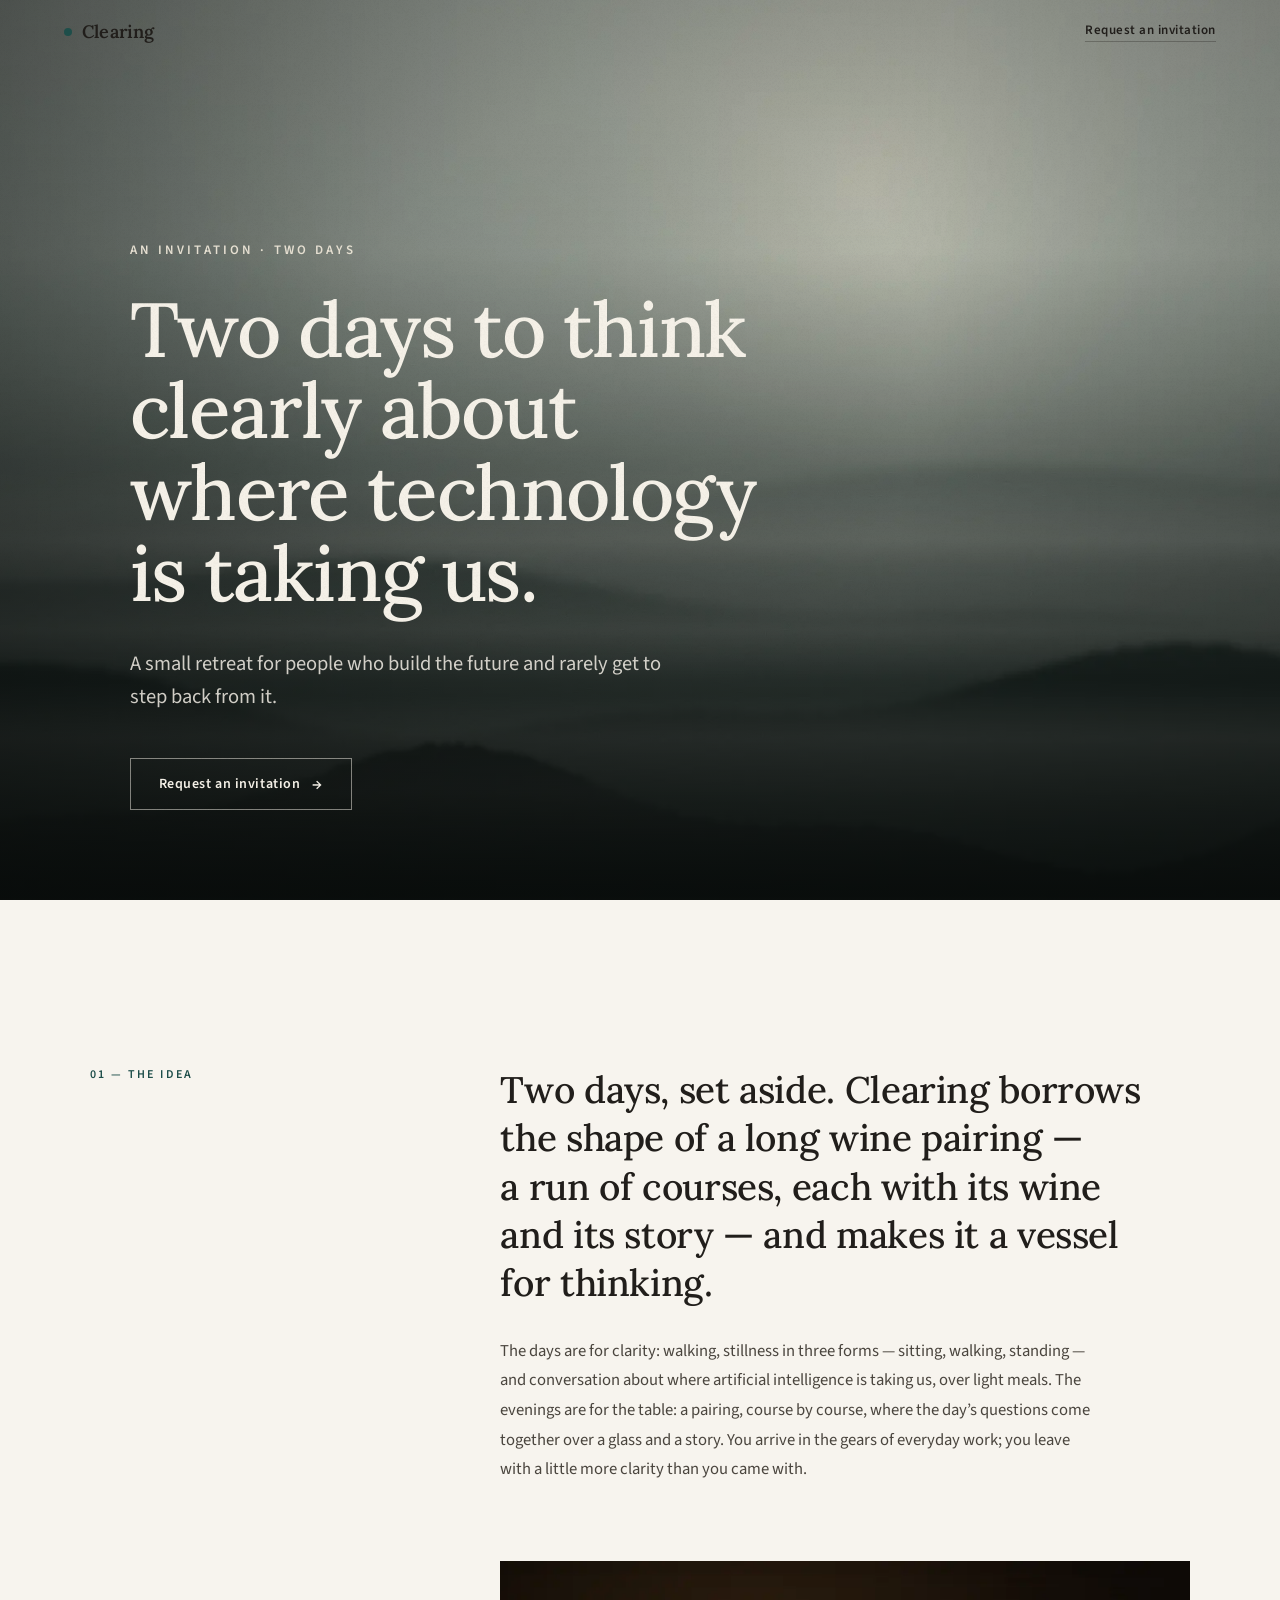
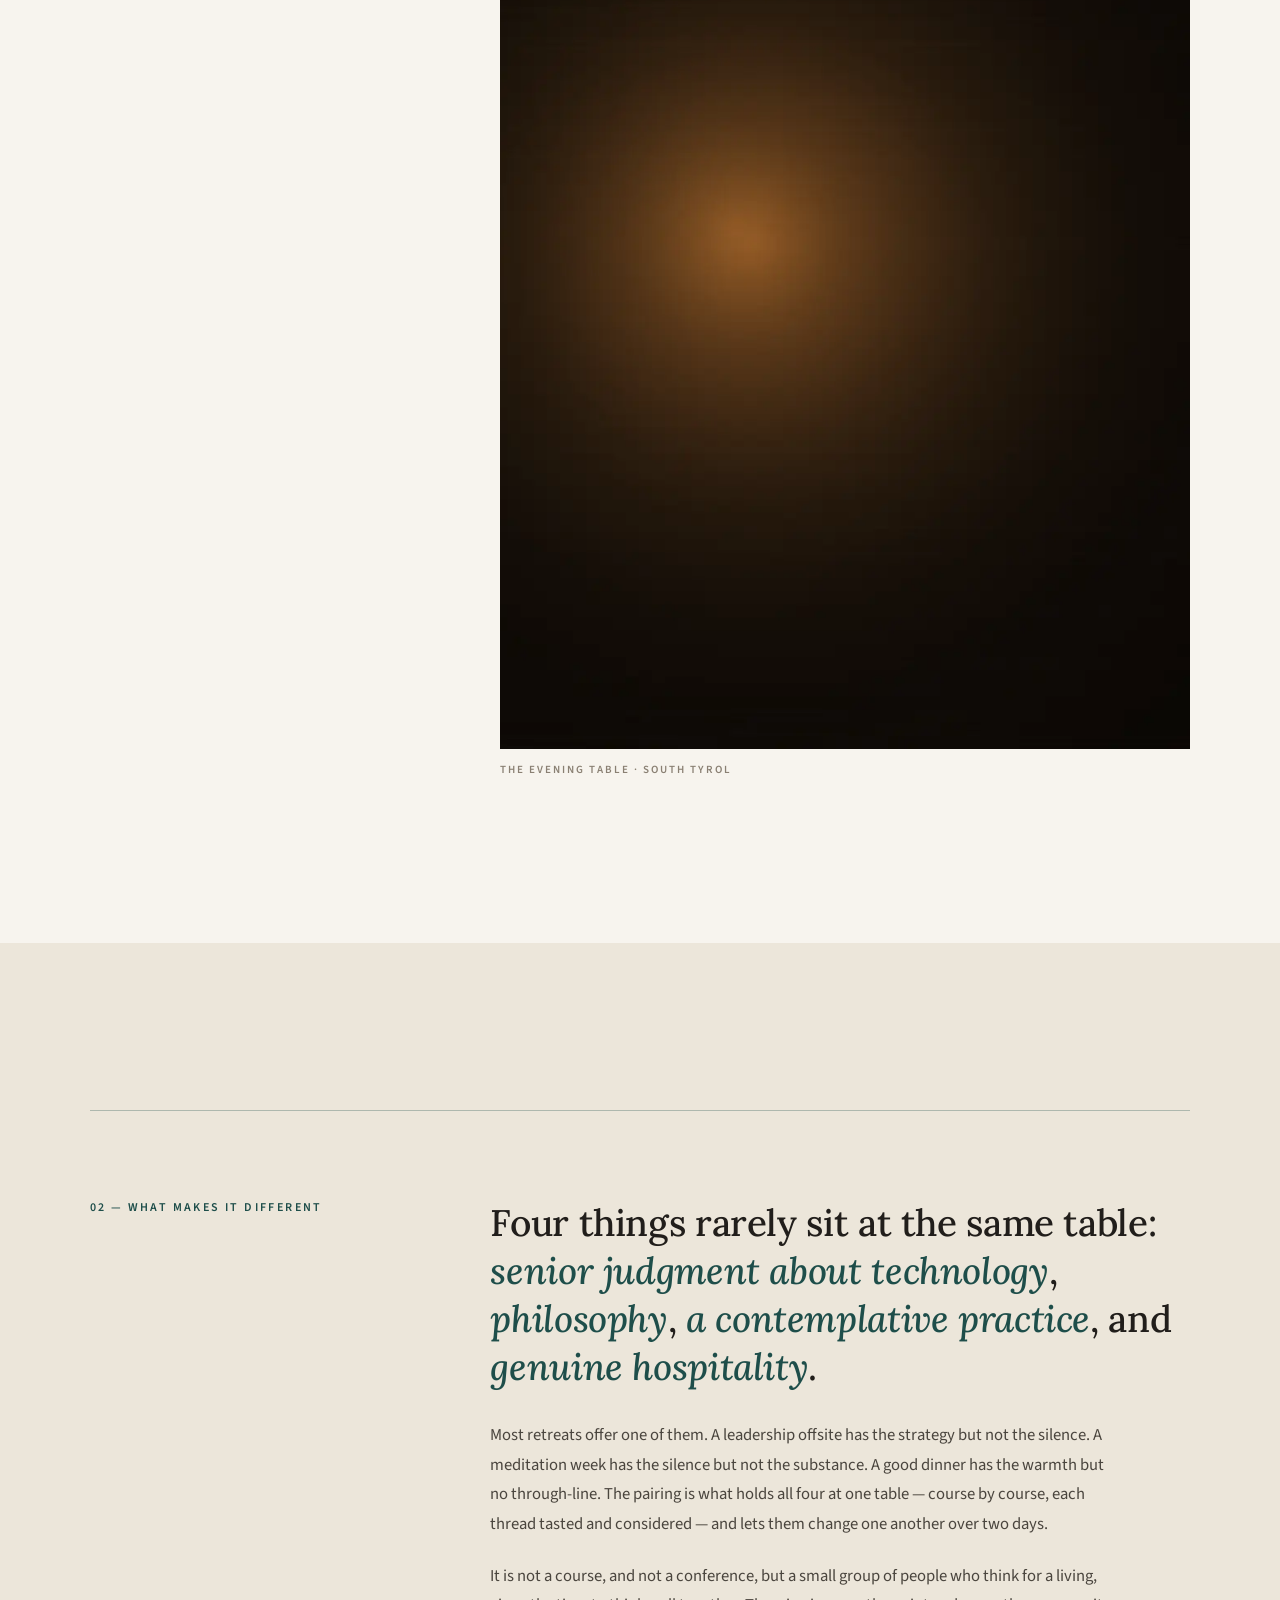
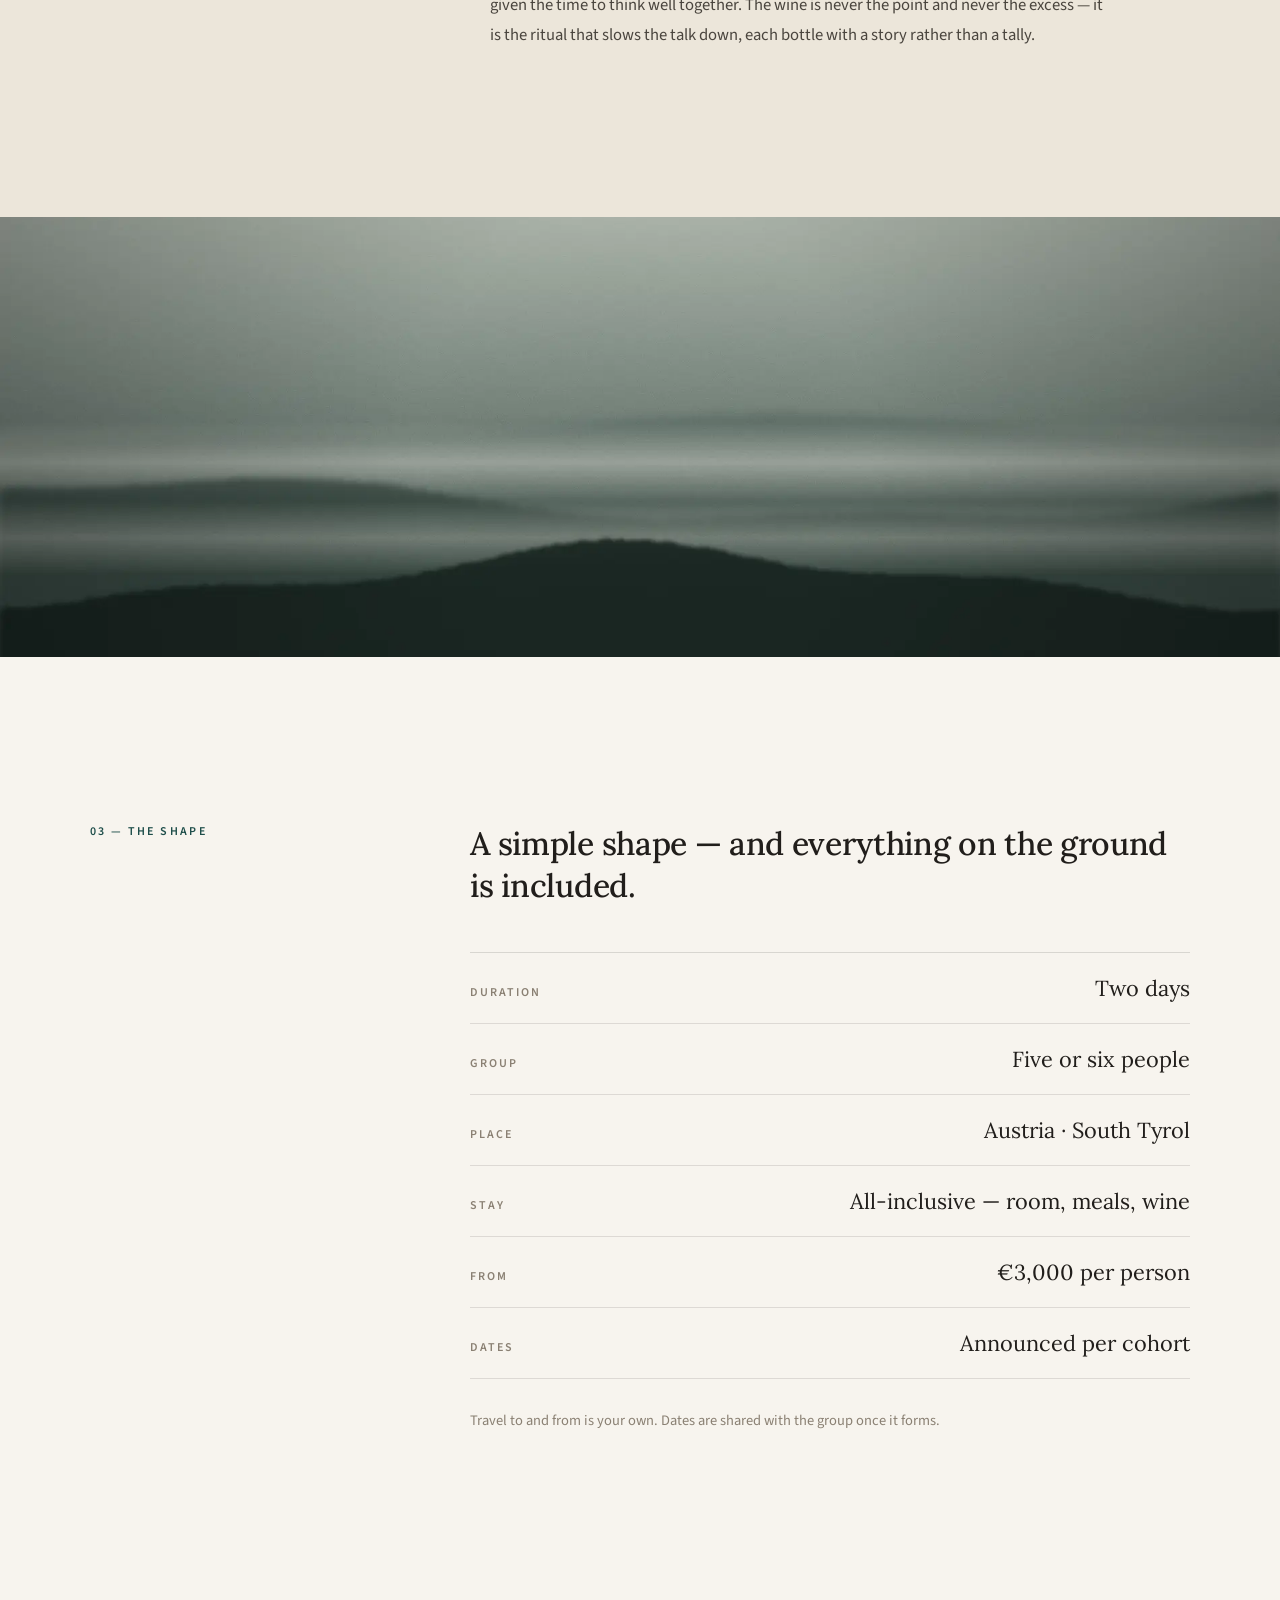
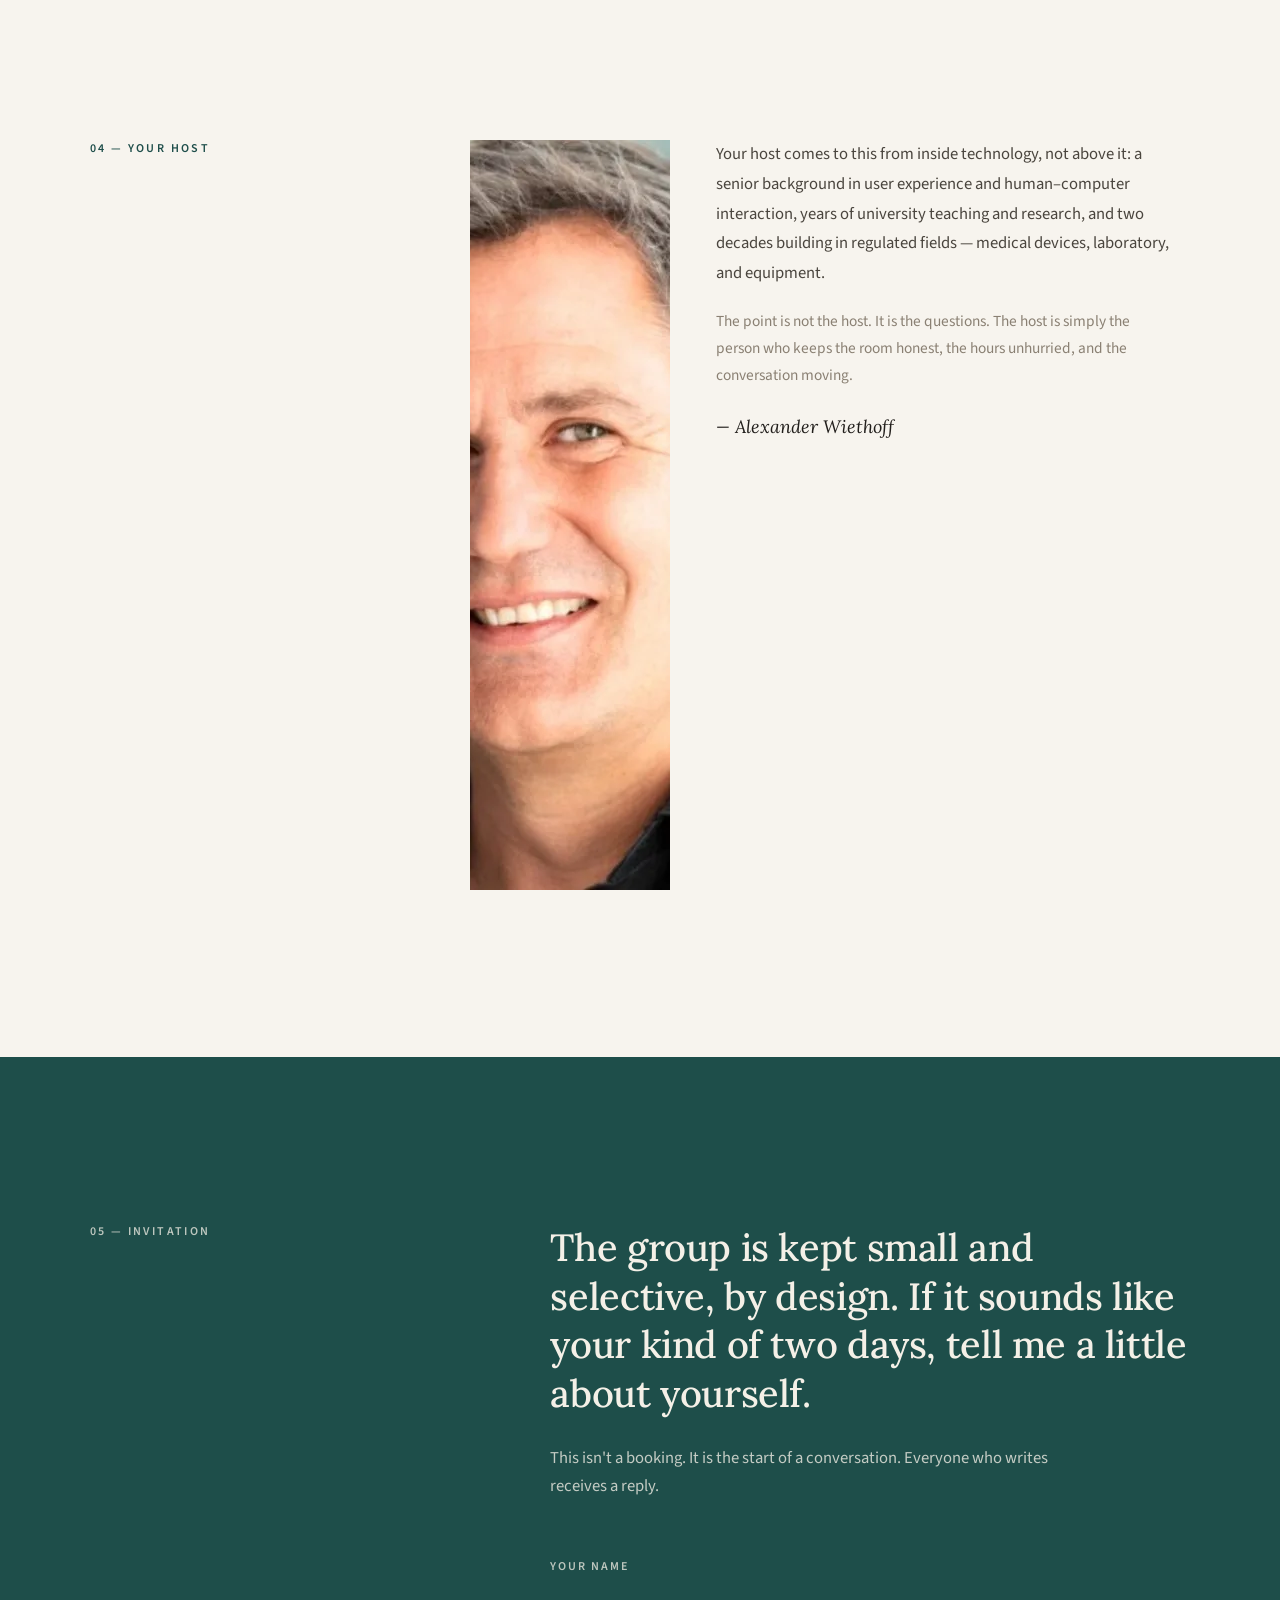
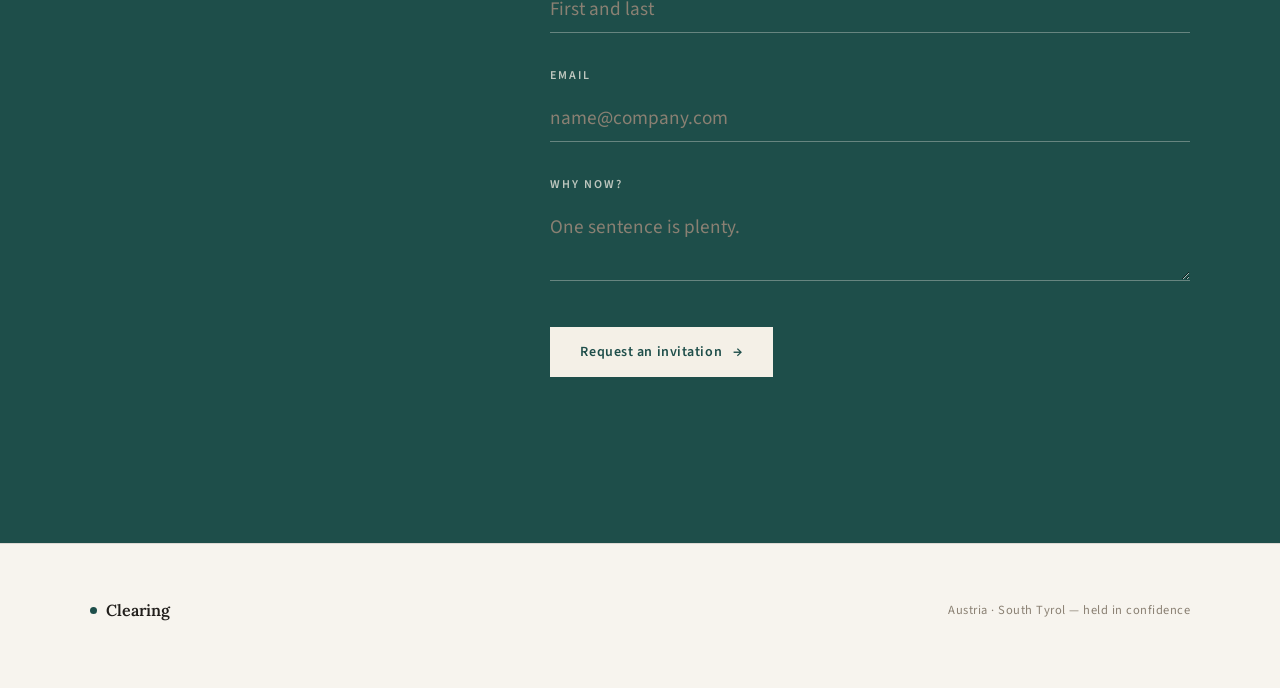
==== commit ffa9204c: "Add real host portrait (Alexander Wiethoff) - Cropped the supplied 800x800 headshot to a tasteful 4:" ====
--- a/site/index.html
+++ b/site/index.html
@@ -183,8 +183,7 @@
         <h2 style="font-family:'Source Sans 3',system-ui,sans-serif; font-size:12px; font-weight:600; letter-spacing:0.2em; text-transform:uppercase; color:#1E4E4A; margin:0;">04 — Your host</h2>
       </div>
       <div style="flex:4 1 460px; max-width:720px; display:flex; flex-wrap:wrap; gap:clamp(26px,4vw,46px); align-items:flex-start;">
-        <!-- Host portrait slot — drop the real photo in here once it's a file in the repo:
-             <img src="assets/img/host.webp" loading="lazy" width="..." height="..." alt="Alexander Wiethoff" style="flex:0 0 clamp(150px,20vw,200px); width:clamp(150px,20vw,200px); aspect-ratio:4/5; object-fit:cover;"> -->
+        <img src="assets/img/host.webp" loading="lazy" width="600" height="750" alt="Alexander Wiethoff" style="flex:0 0 clamp(150px,20vw,200px); width:clamp(150px,20vw,200px); aspect-ratio:4/5; object-fit:cover;">
         <div style="flex:1 1 320px; max-width:470px;">
           <p style="font-family:'Source Sans 3',system-ui,sans-serif; font-size:clamp(16px,1.3vw,18.5px); line-height:1.78; color:#4A453E; margin:0 0 20px; text-wrap:pretty;">Your host comes to this from inside technology, not above it: a senior background in user experience and human–computer interaction, years of university teaching and research, and two decades building in regulated fields — medical devices, laboratory, and equipment.</p>
           <p style="font-family:'Source Sans 3',system-ui,sans-serif; font-size:clamp(15px,1.2vw,17px); line-height:1.75; color:#8A8073; margin:0 0 26px; text-wrap:pretty;">The point is not the host. It is the questions. The host is simply the person who keeps the room honest, the hours unhurried, and the conversation moving.</p>
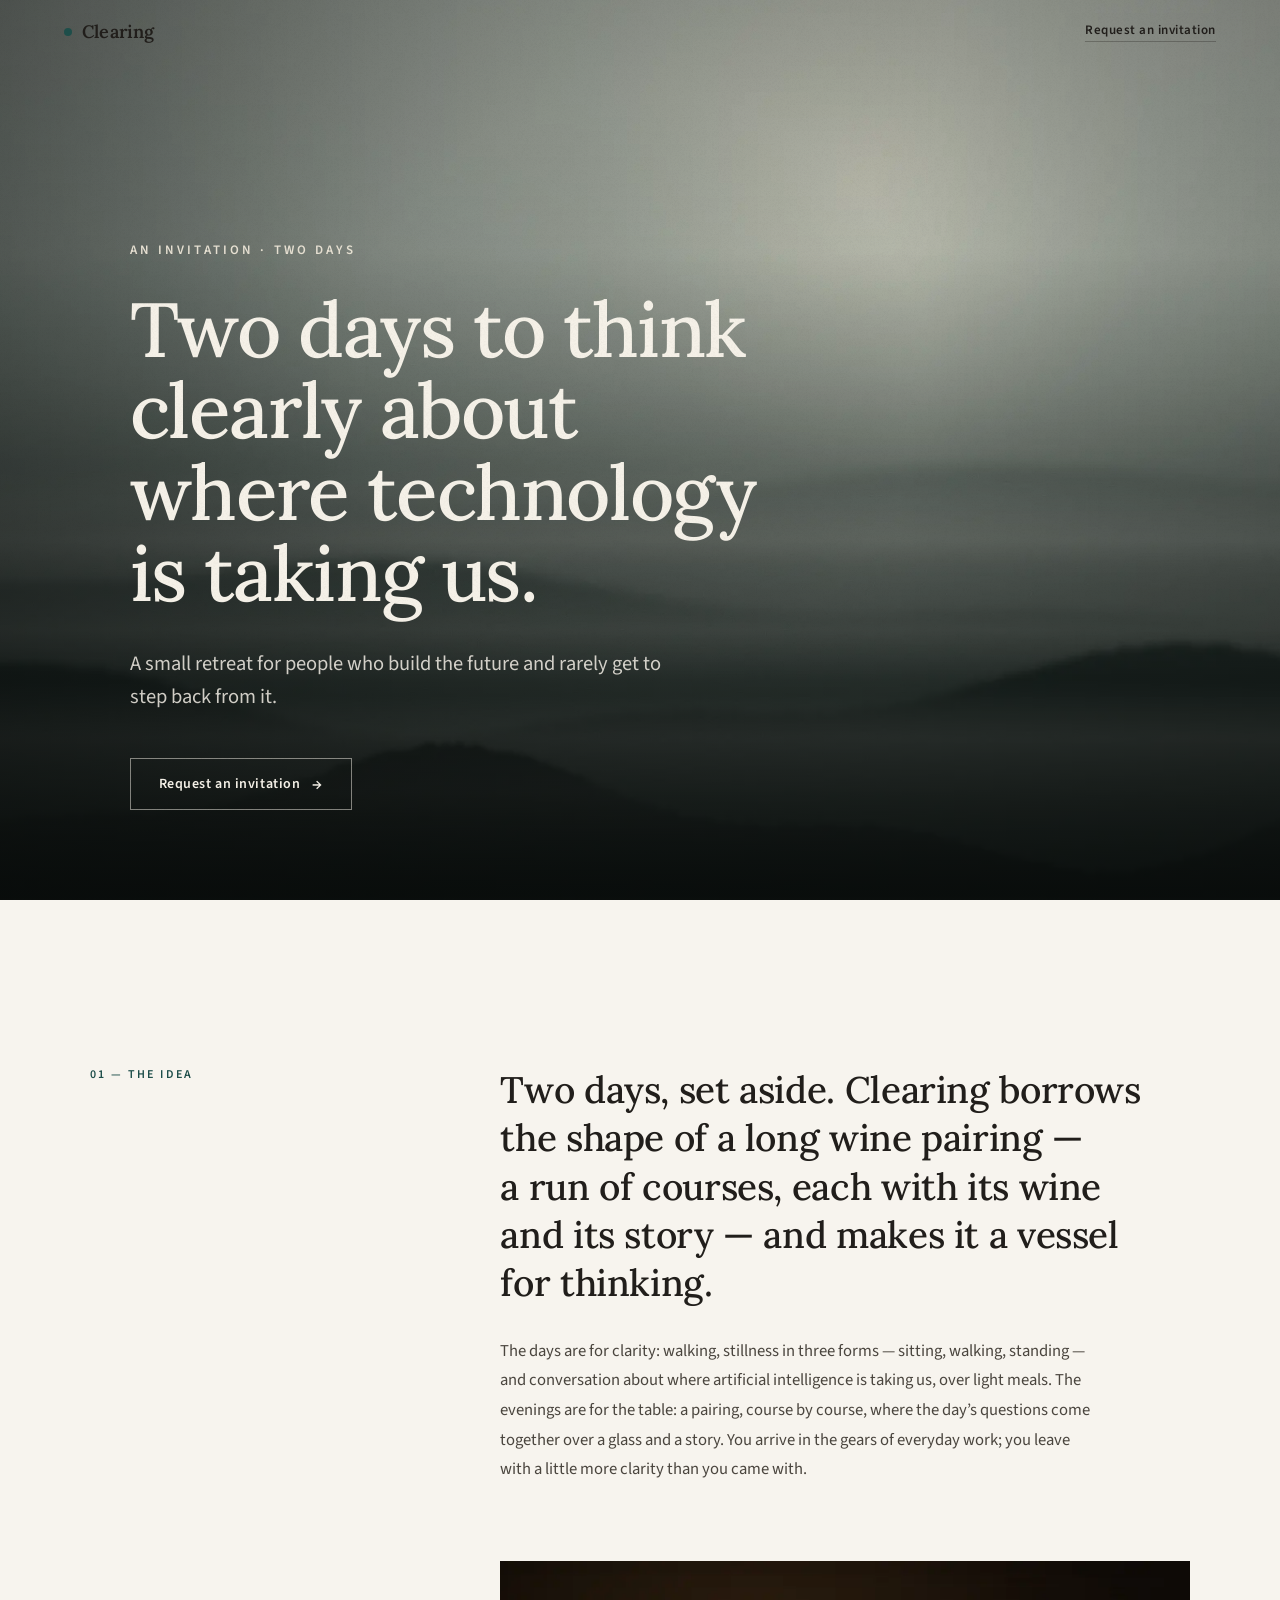
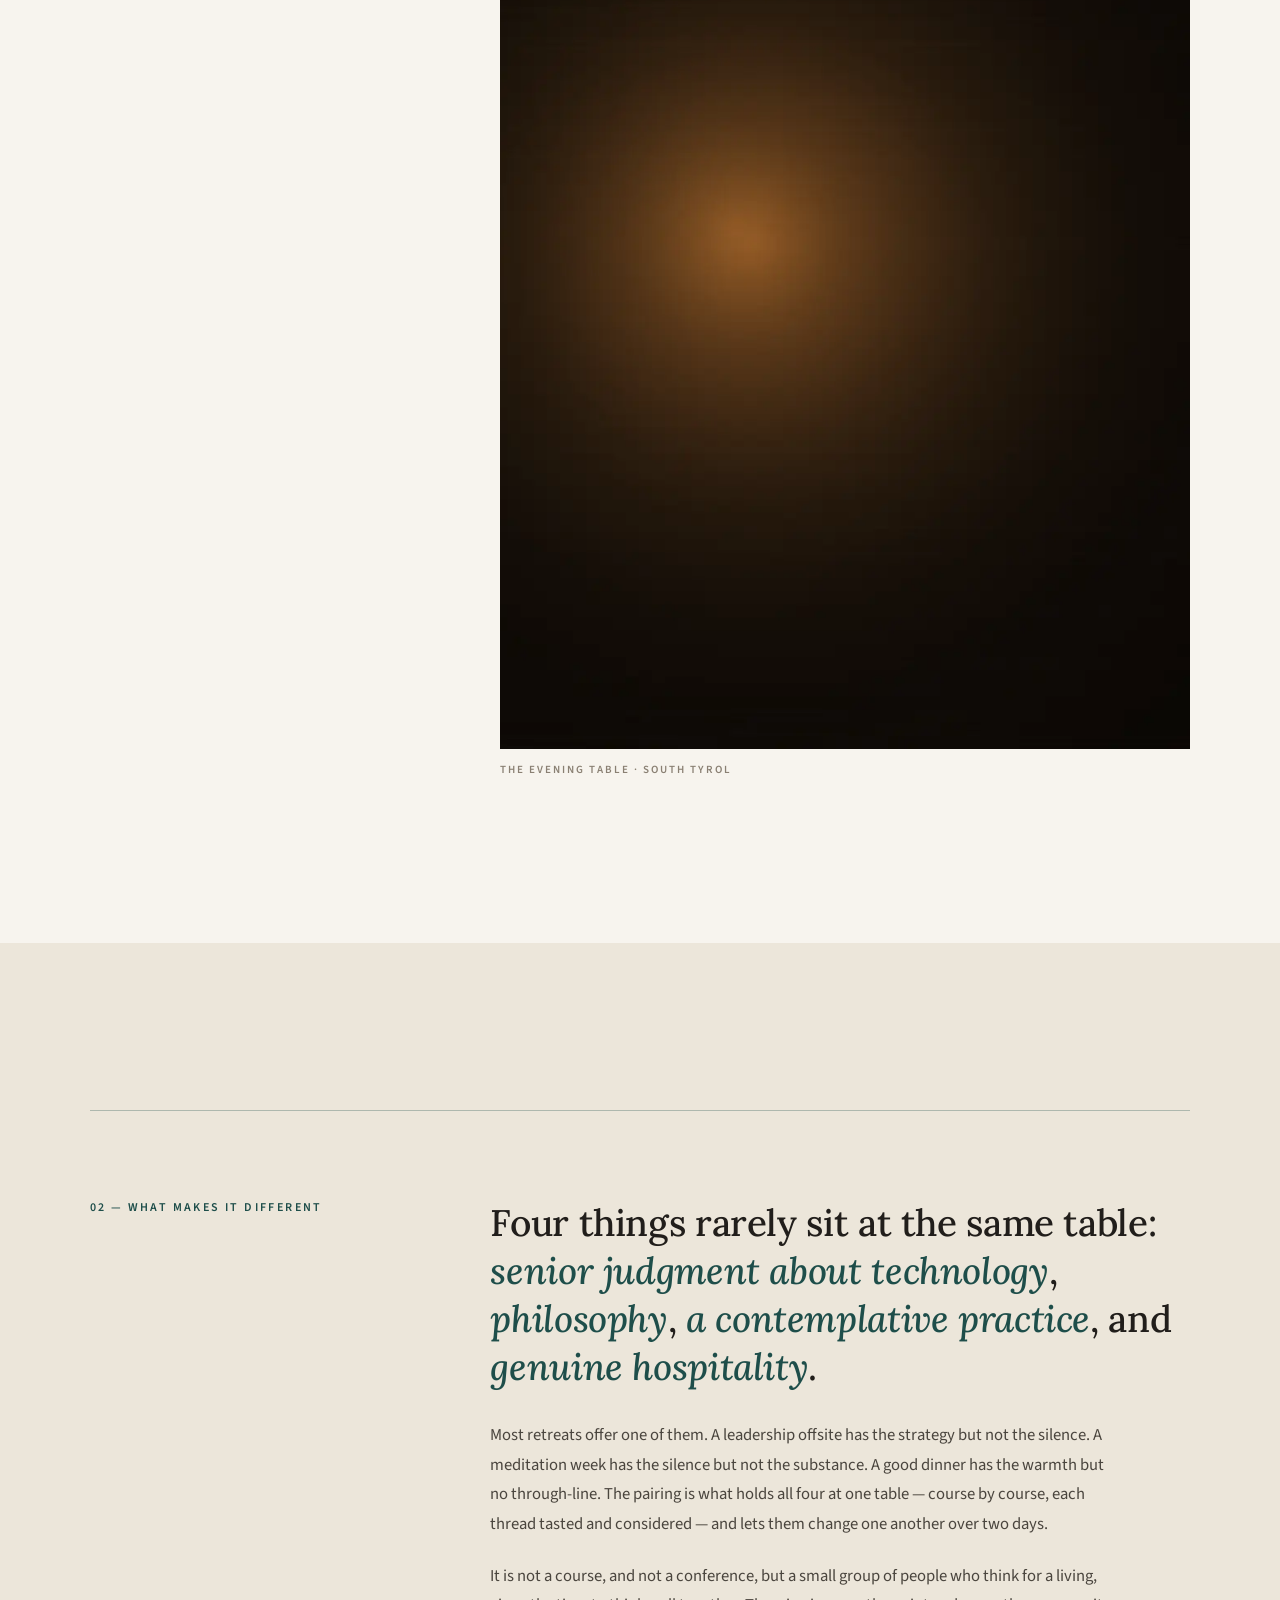
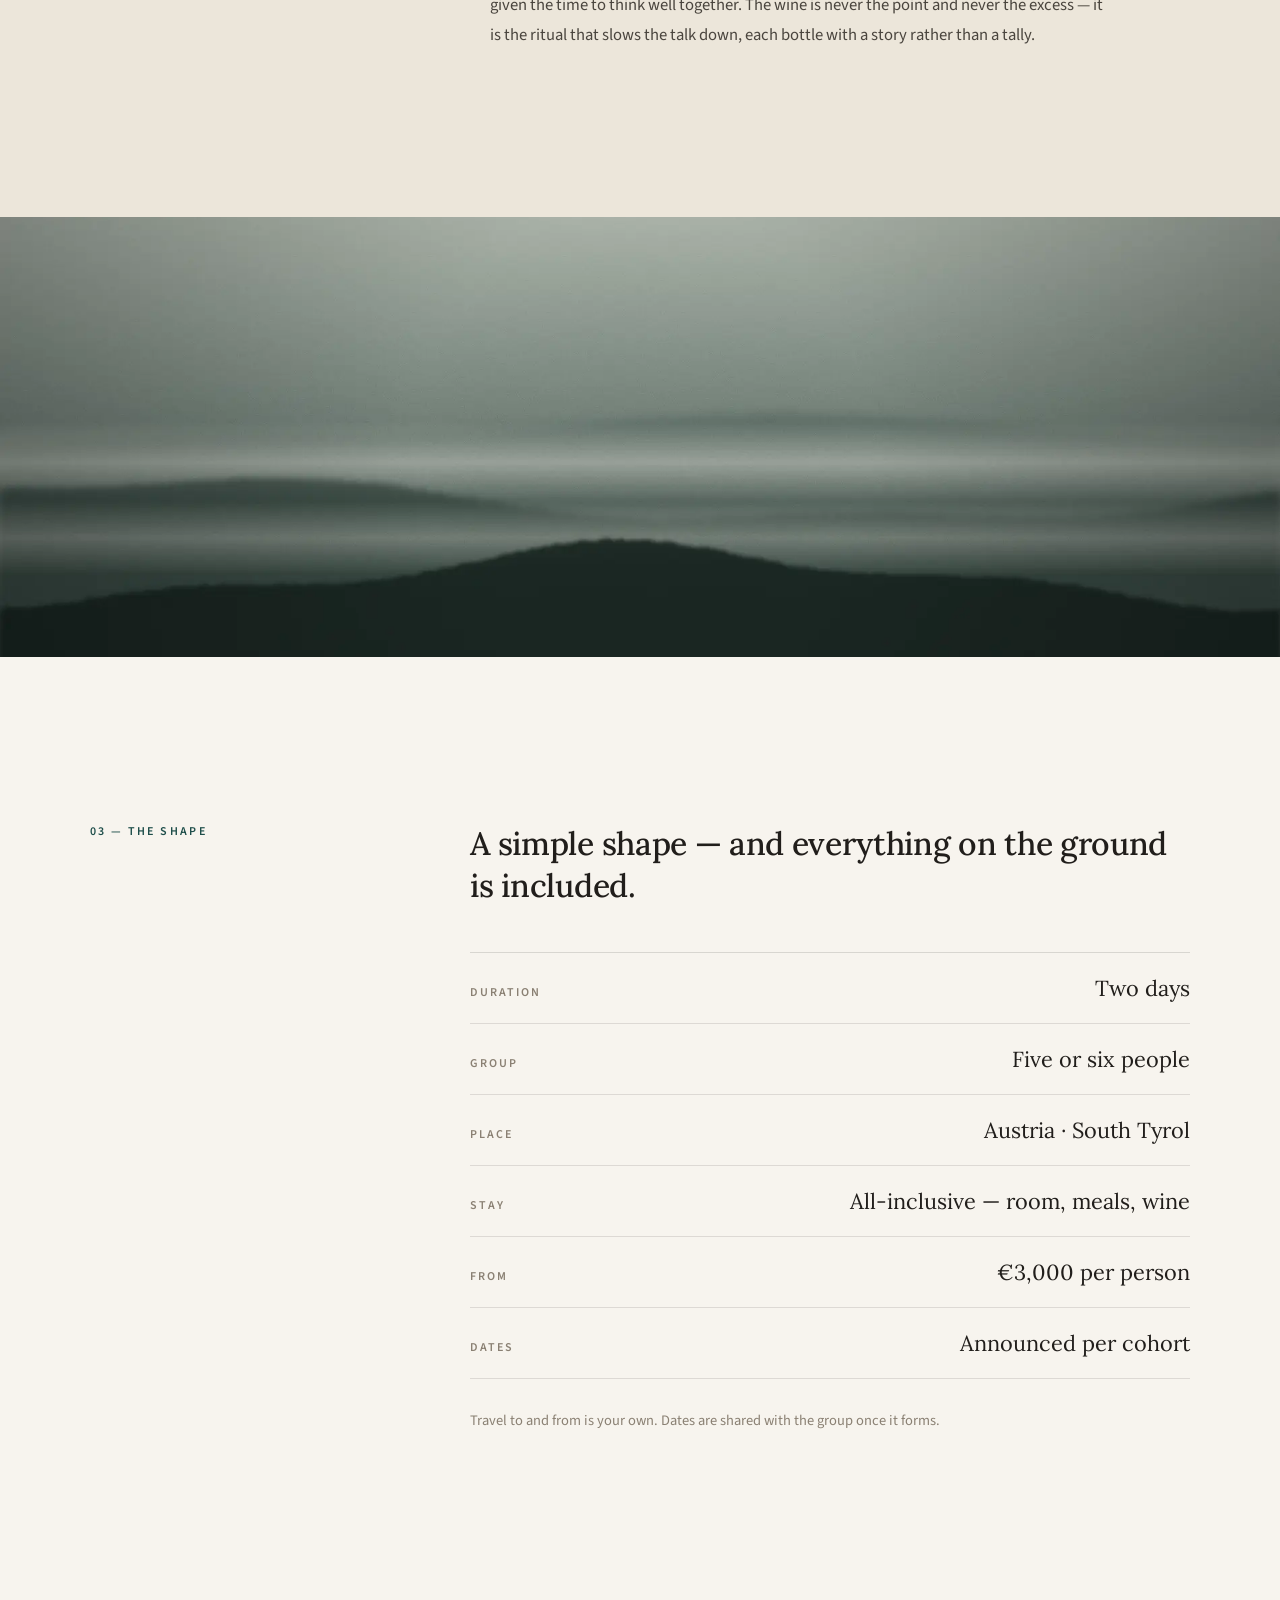
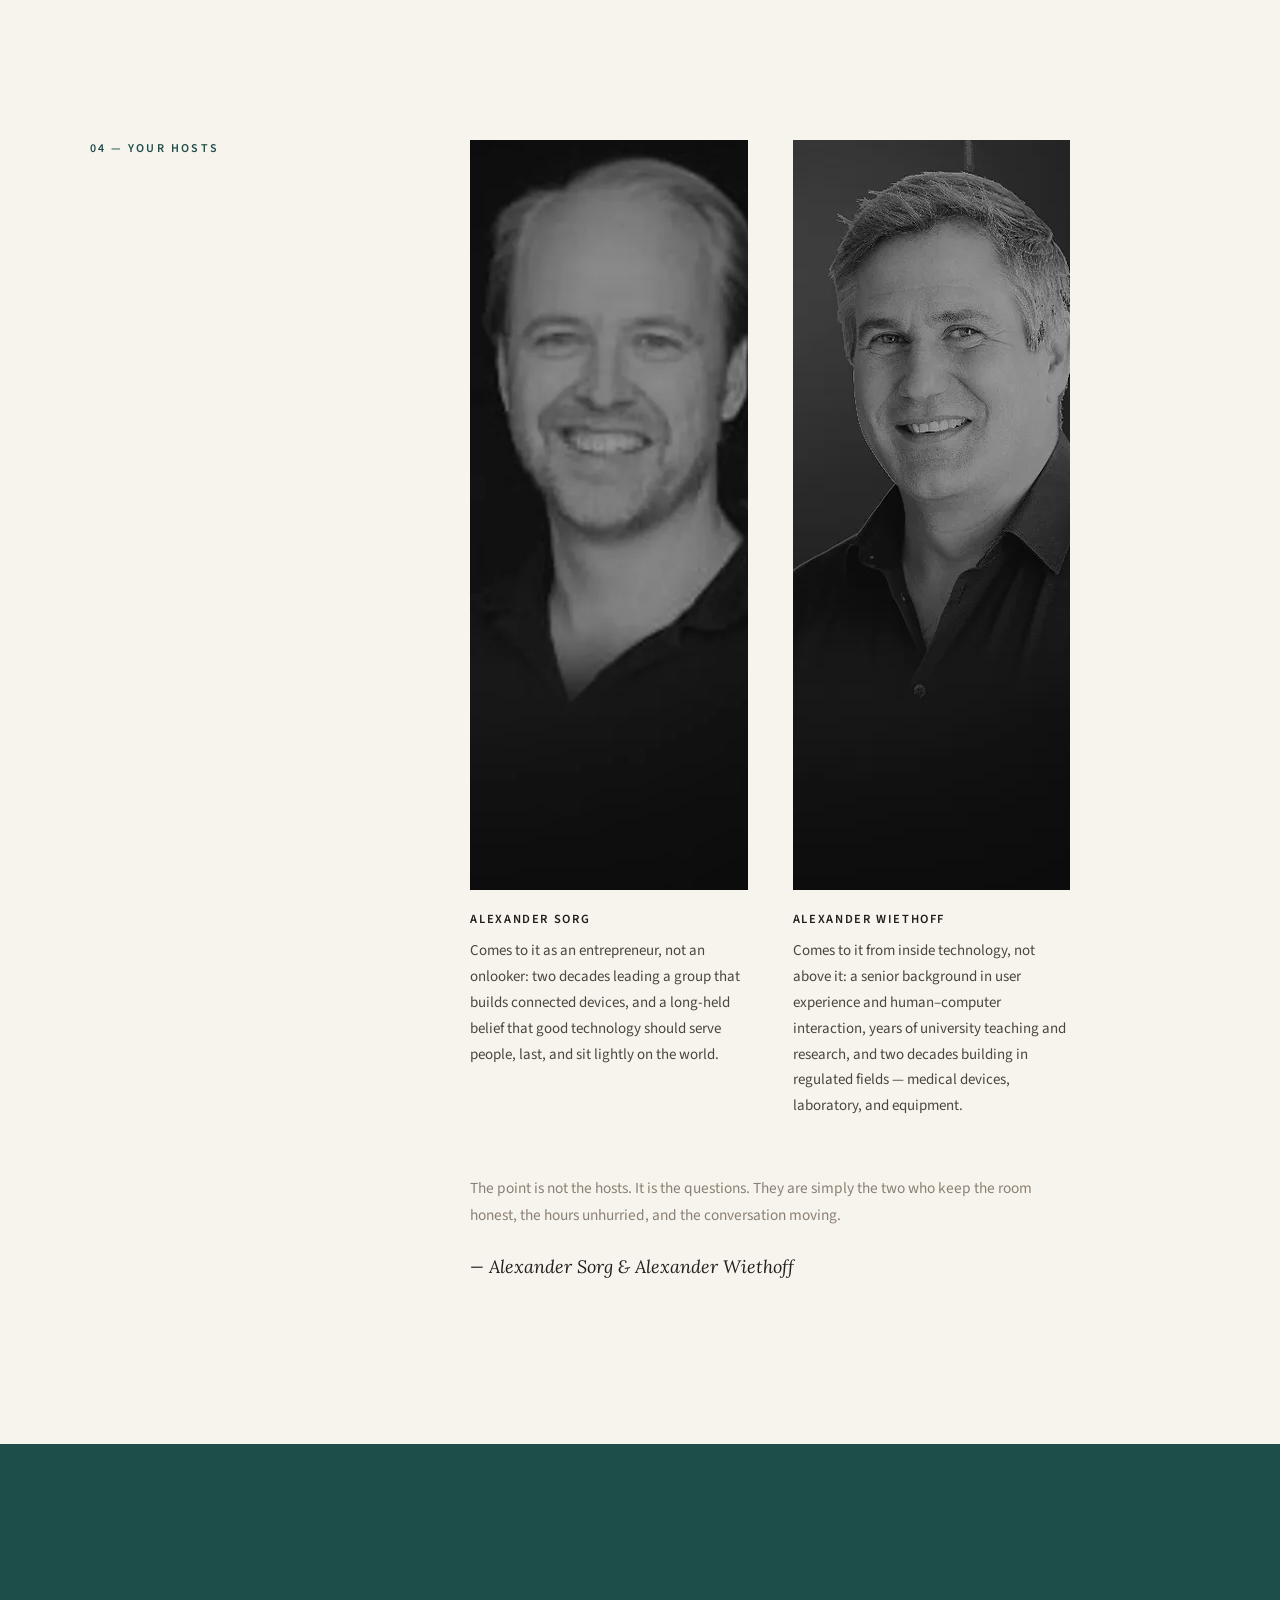
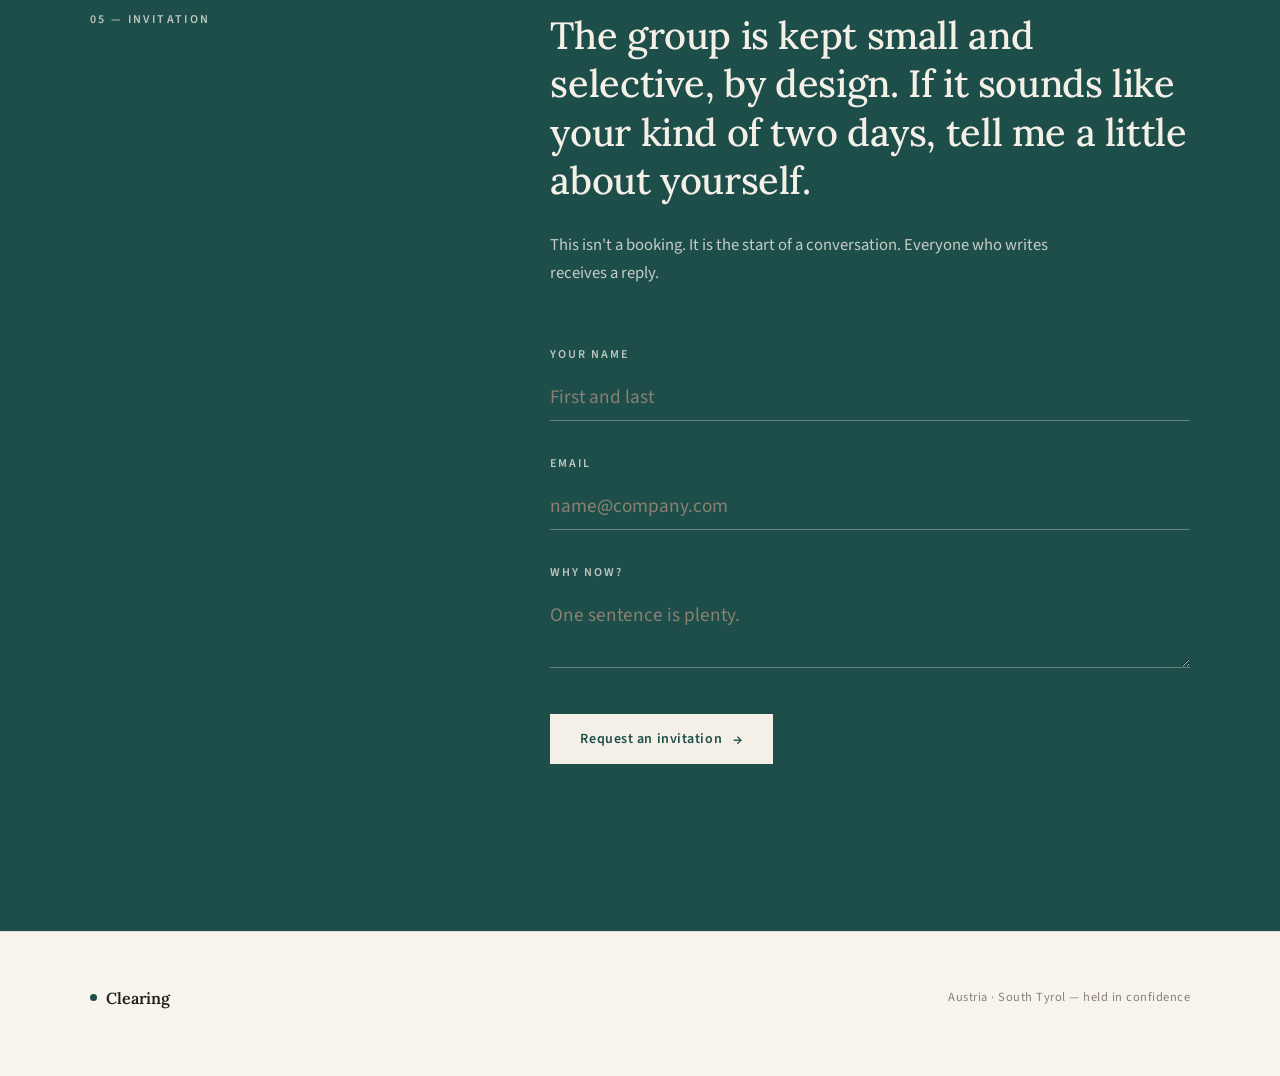
==== commit 3d031413: "Host section: two hosts side by side (Sorg & Wiethoff) Merged section 04 from the premium-technology" ====
--- a/site/index.html
+++ b/site/index.html
@@ -176,19 +176,27 @@
     </div>
   </section>
 
-  <!-- 05 · Your host -->
+  <!-- 05 · Your hosts -->
   <section style="background:#F7F4EE; padding:clamp(78px,11vw,150px) clamp(22px,7vw,120px) clamp(94px,13vw,170px); scroll-margin-top:80px;">
     <div style="max-width:1180px; margin:0 auto; display:flex; flex-wrap:wrap; gap:clamp(30px,6vw,96px);">
       <div style="flex:1 1 168px; min-width:148px;">
-        <h2 style="font-family:'Source Sans 3',system-ui,sans-serif; font-size:12px; font-weight:600; letter-spacing:0.2em; text-transform:uppercase; color:#1E4E4A; margin:0;">04 — Your host</h2>
-      </div>
-      <div style="flex:4 1 460px; max-width:720px; display:flex; flex-wrap:wrap; gap:clamp(26px,4vw,46px); align-items:flex-start;">
-        <img src="assets/img/host.webp" loading="lazy" width="600" height="750" alt="Alexander Wiethoff" style="flex:0 0 clamp(150px,20vw,200px); width:clamp(150px,20vw,200px); aspect-ratio:4/5; object-fit:cover;">
-        <div style="flex:1 1 320px; max-width:470px;">
-          <p style="font-family:'Source Sans 3',system-ui,sans-serif; font-size:clamp(16px,1.3vw,18.5px); line-height:1.78; color:#4A453E; margin:0 0 20px; text-wrap:pretty;">Your host comes to this from inside technology, not above it: a senior background in user experience and human–computer interaction, years of university teaching and research, and two decades building in regulated fields — medical devices, laboratory, and equipment.</p>
-          <p style="font-family:'Source Sans 3',system-ui,sans-serif; font-size:clamp(15px,1.2vw,17px); line-height:1.75; color:#8A8073; margin:0 0 26px; text-wrap:pretty;">The point is not the host. It is the questions. The host is simply the person who keeps the room honest, the hours unhurried, and the conversation moving.</p>
-          <div style="font-family:'Lora',Georgia,serif; font-style:italic; font-size:18px; color:#211E1B;">— Alexander Wiethoff</div>
-        </div>
+        <h2 style="font-family:'Source Sans 3',system-ui,sans-serif; font-size:12px; font-weight:600; letter-spacing:0.2em; text-transform:uppercase; color:#1E4E4A; margin:0;">04 — Your hosts</h2>
+      </div>
+      <div style="flex:4 1 460px; max-width:720px;">
+        <div style="display:grid; grid-template-columns:repeat(auto-fit,minmax(200px,1fr)); gap:clamp(26px,3.5vw,48px); max-width:600px;">
+          <div style="display:flex; flex-direction:column;">
+            <img src="assets/img/host-sorg.webp" loading="lazy" width="600" height="750" alt="Alexander Sorg" style="display:block; width:100%; aspect-ratio:4/5; object-fit:cover;">
+            <div style="font-family:'Source Sans 3',system-ui,sans-serif; font-size:12.5px; font-weight:600; letter-spacing:0.13em; text-transform:uppercase; color:#211E1B; margin-top:clamp(16px,2vw,20px);">Alexander Sorg</div>
+            <p style="font-family:'Source Sans 3',system-ui,sans-serif; font-size:clamp(15px,1.15vw,16.5px); line-height:1.72; color:#4A453E; margin:10px 0 0; text-wrap:pretty;">Comes to it as an entrepreneur, not an onlooker: two decades leading a group that builds connected devices, and a long-held belief that good technology should serve people, last, and sit lightly on the world.</p>
+          </div>
+          <div style="display:flex; flex-direction:column;">
+            <img src="assets/img/host-wiethoff.webp" loading="lazy" width="600" height="750" alt="Alexander Wiethoff" style="display:block; width:100%; aspect-ratio:4/5; object-fit:cover;">
+            <div style="font-family:'Source Sans 3',system-ui,sans-serif; font-size:12.5px; font-weight:600; letter-spacing:0.13em; text-transform:uppercase; color:#211E1B; margin-top:clamp(16px,2vw,20px);">Alexander Wiethoff</div>
+            <p style="font-family:'Source Sans 3',system-ui,sans-serif; font-size:clamp(15px,1.15vw,16.5px); line-height:1.72; color:#4A453E; margin:10px 0 0; text-wrap:pretty;">Comes to it from inside technology, not above it: a senior background in user experience and human–computer interaction, years of university teaching and research, and two decades building in regulated fields — medical devices, laboratory, and equipment.</p>
+          </div>
+        </div>
+        <p style="font-family:'Source Sans 3',system-ui,sans-serif; font-size:clamp(15px,1.2vw,17px); line-height:1.75; color:#8A8073; margin:clamp(34px,5vw,56px) 0 0; max-width:600px; text-wrap:pretty;">The point is not the hosts. It is the questions. They are simply the two who keep the room honest, the hours unhurried, and the conversation moving.</p>
+        <div style="font-family:'Lora',Georgia,serif; font-style:italic; font-size:18px; color:#211E1B; margin-top:clamp(20px,2.6vw,26px);">— Alexander Sorg &amp; Alexander Wiethoff</div>
       </div>
     </div>
   </section>
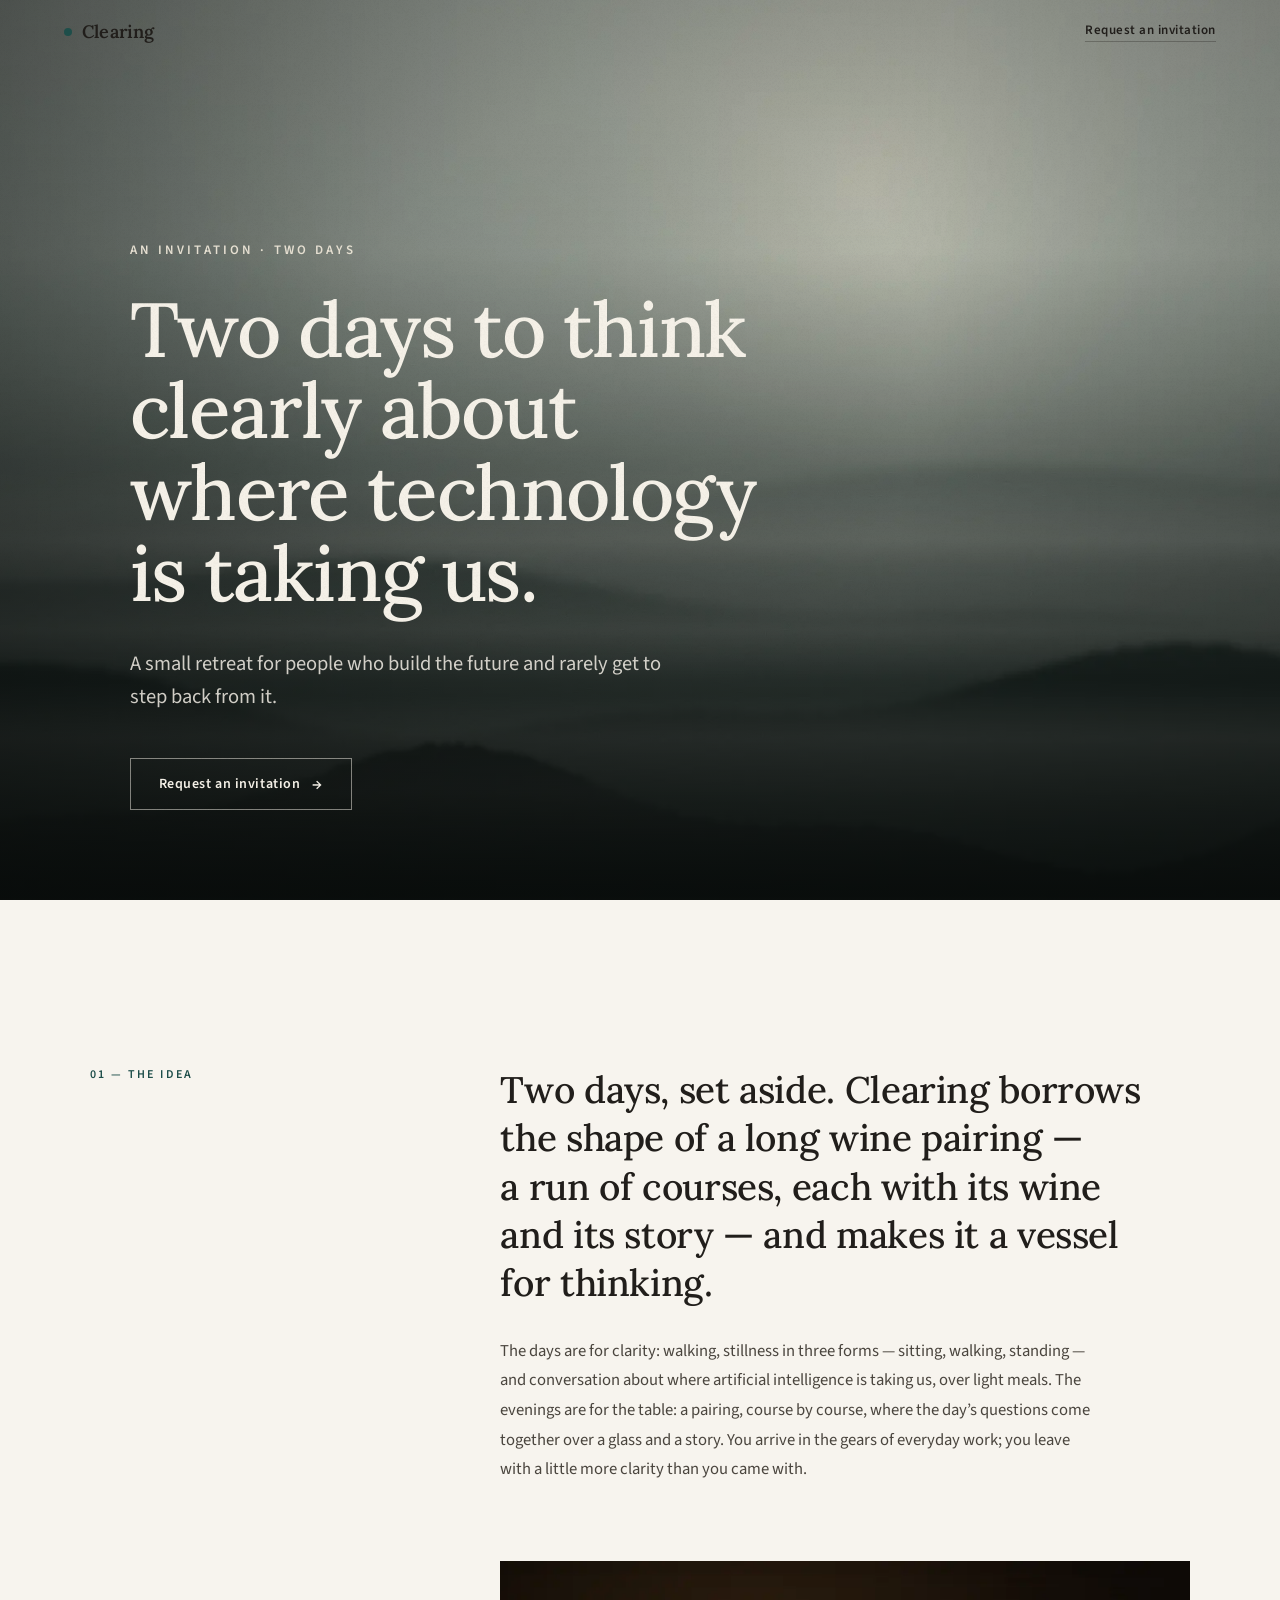
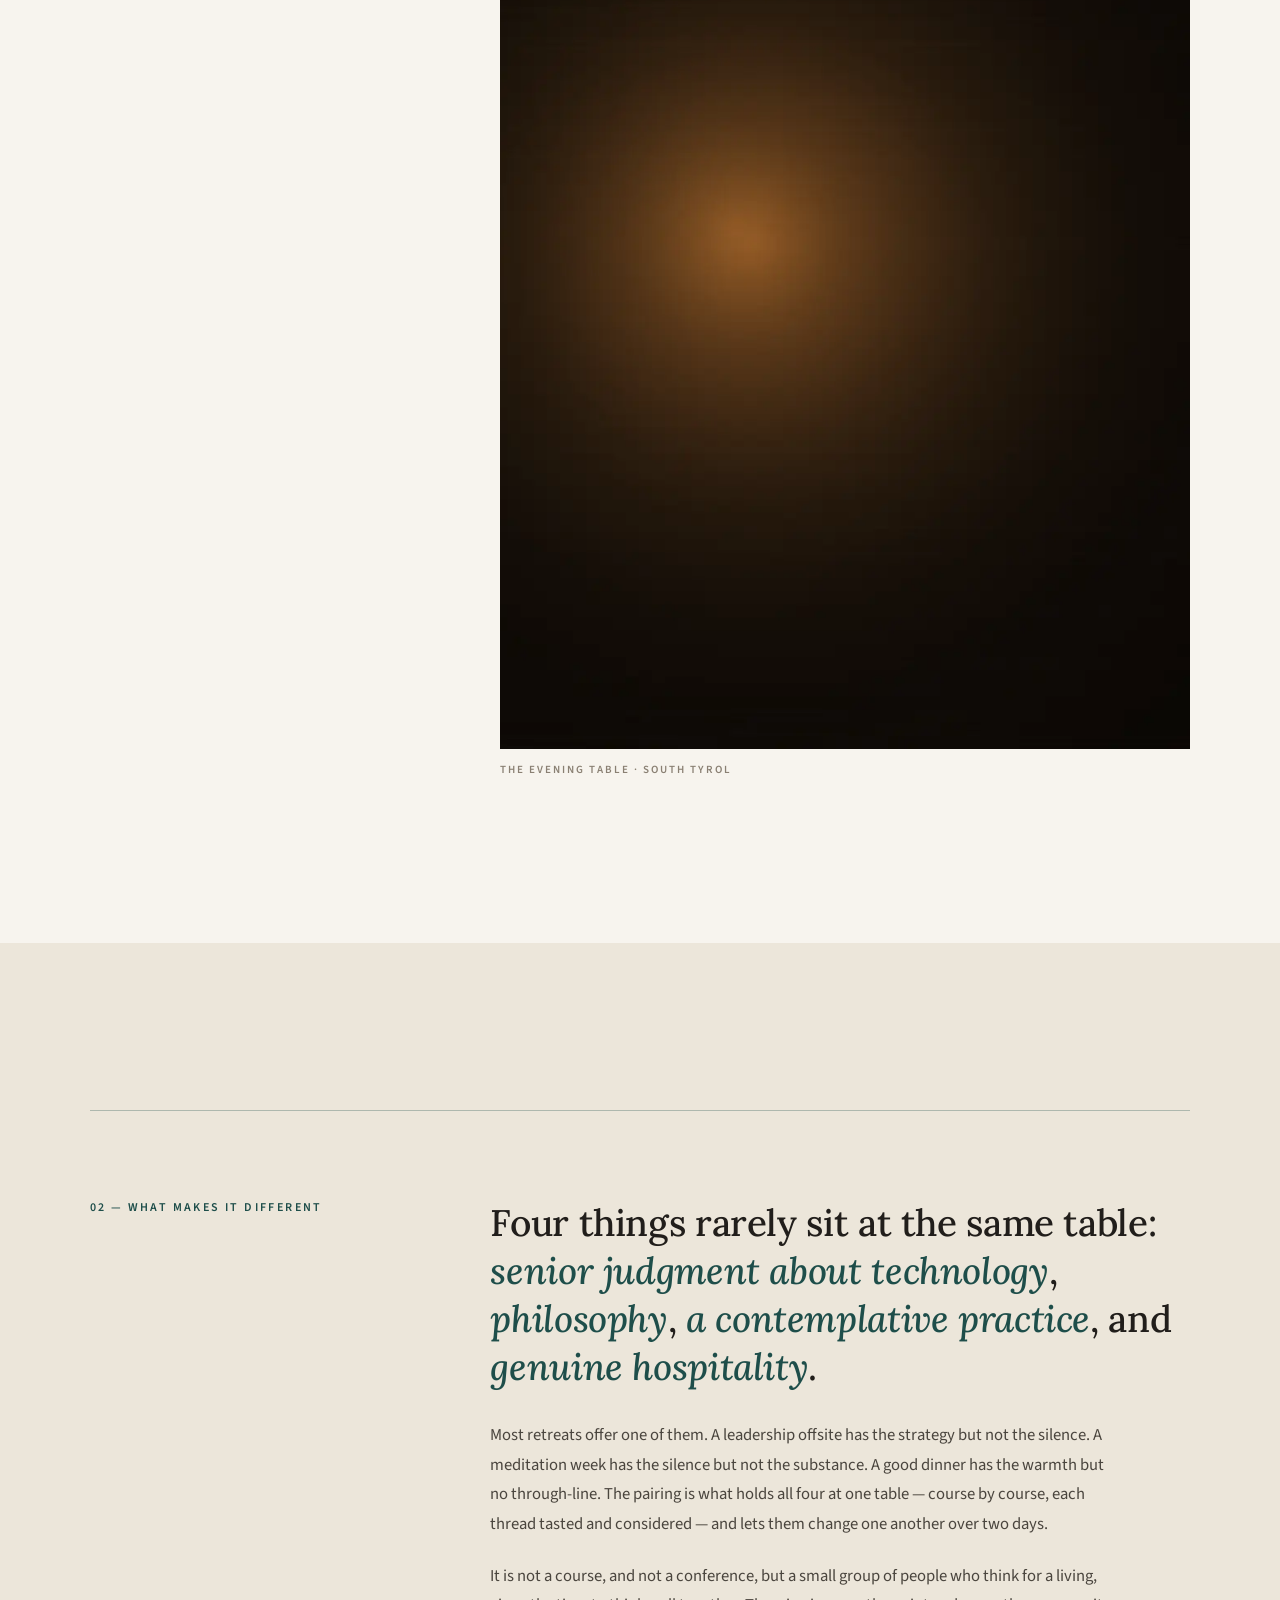
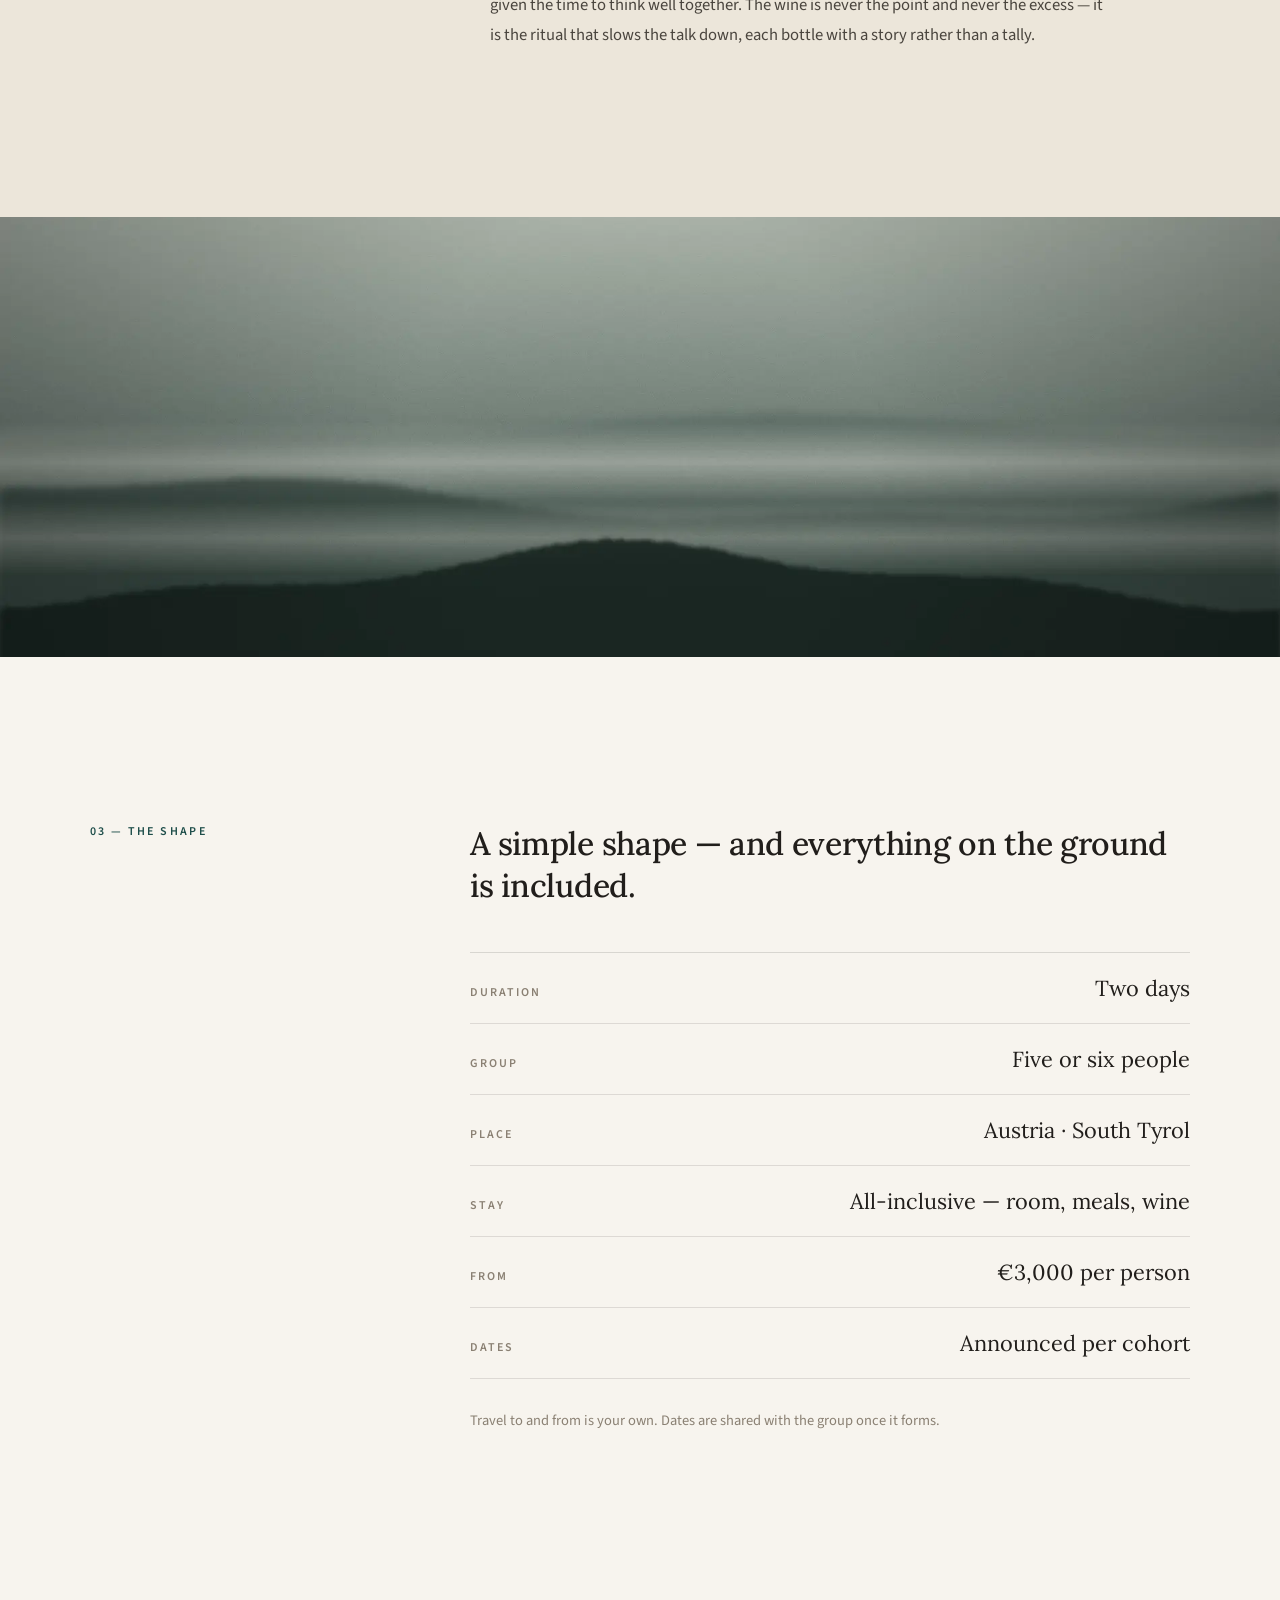
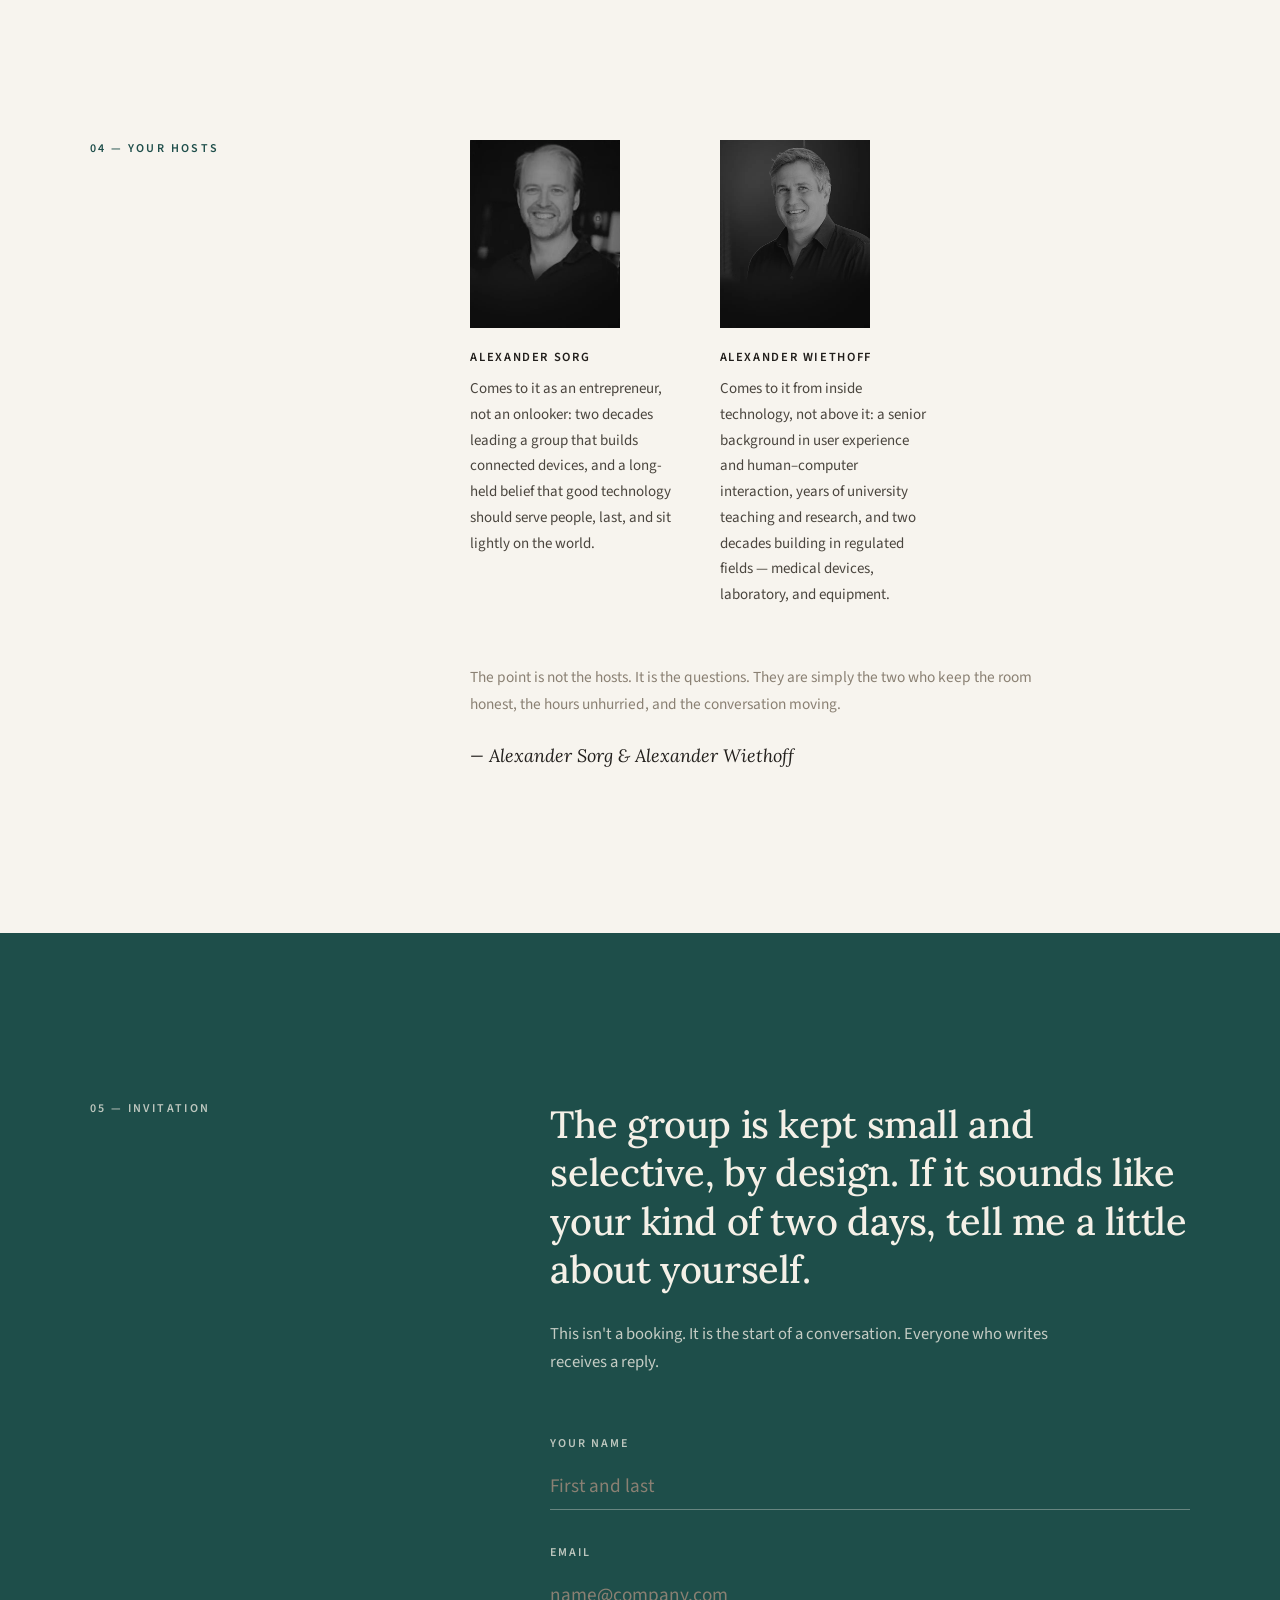
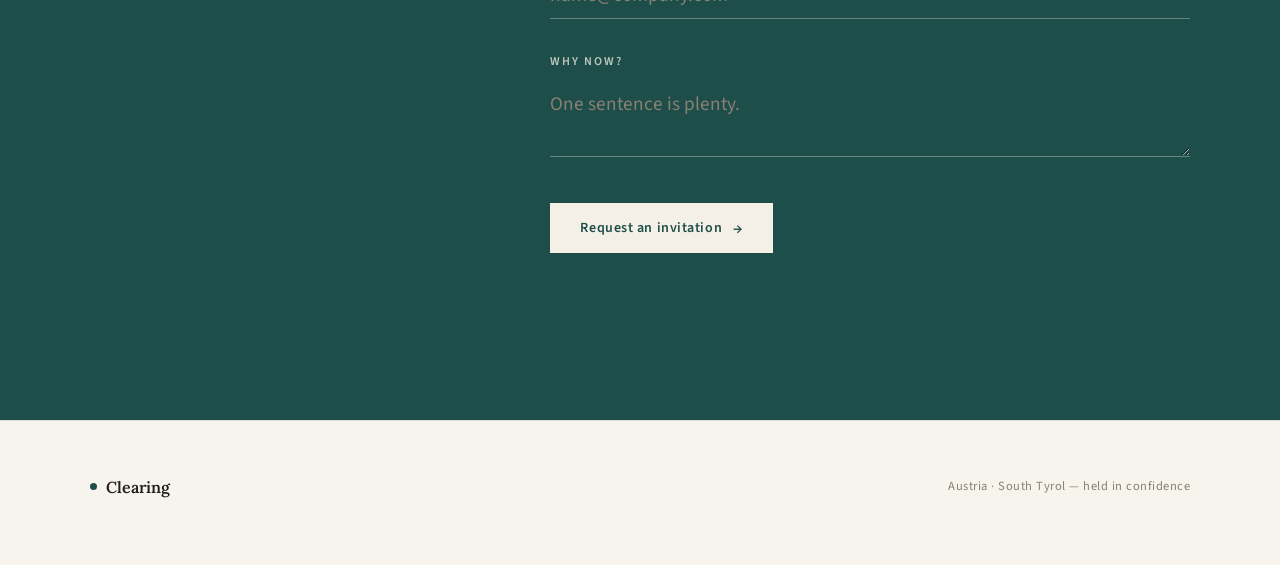
==== commit a011bf11: "Host portraits: smaller, equal-size thumbnails (150x188) Wrapped each portrait in a fixed-width bloc" ====
--- a/site/index.html
+++ b/site/index.html
@@ -183,14 +183,14 @@
         <h2 style="font-family:'Source Sans 3',system-ui,sans-serif; font-size:12px; font-weight:600; letter-spacing:0.2em; text-transform:uppercase; color:#1E4E4A; margin:0;">04 — Your hosts</h2>
       </div>
       <div style="flex:4 1 460px; max-width:720px;">
-        <div style="display:grid; grid-template-columns:repeat(auto-fit,minmax(200px,1fr)); gap:clamp(26px,3.5vw,48px); max-width:600px;">
+        <div style="display:grid; grid-template-columns:repeat(auto-fit,minmax(180px,1fr)); gap:clamp(24px,3vw,40px); max-width:460px;">
           <div style="display:flex; flex-direction:column;">
-            <img src="assets/img/host-sorg.webp" loading="lazy" width="600" height="750" alt="Alexander Sorg" style="display:block; width:100%; aspect-ratio:4/5; object-fit:cover;">
+            <div style="width:150px; max-width:100%;"><img src="assets/img/host-sorg.webp" loading="lazy" width="600" height="750" alt="Alexander Sorg" style="display:block; width:100%; height:auto; aspect-ratio:4/5; object-fit:cover;"></div>
             <div style="font-family:'Source Sans 3',system-ui,sans-serif; font-size:12.5px; font-weight:600; letter-spacing:0.13em; text-transform:uppercase; color:#211E1B; margin-top:clamp(16px,2vw,20px);">Alexander Sorg</div>
             <p style="font-family:'Source Sans 3',system-ui,sans-serif; font-size:clamp(15px,1.15vw,16.5px); line-height:1.72; color:#4A453E; margin:10px 0 0; text-wrap:pretty;">Comes to it as an entrepreneur, not an onlooker: two decades leading a group that builds connected devices, and a long-held belief that good technology should serve people, last, and sit lightly on the world.</p>
           </div>
           <div style="display:flex; flex-direction:column;">
-            <img src="assets/img/host-wiethoff.webp" loading="lazy" width="600" height="750" alt="Alexander Wiethoff" style="display:block; width:100%; aspect-ratio:4/5; object-fit:cover;">
+            <div style="width:150px; max-width:100%;"><img src="assets/img/host-wiethoff.webp" loading="lazy" width="600" height="750" alt="Alexander Wiethoff" style="display:block; width:100%; height:auto; aspect-ratio:4/5; object-fit:cover;"></div>
             <div style="font-family:'Source Sans 3',system-ui,sans-serif; font-size:12.5px; font-weight:600; letter-spacing:0.13em; text-transform:uppercase; color:#211E1B; margin-top:clamp(16px,2vw,20px);">Alexander Wiethoff</div>
             <p style="font-family:'Source Sans 3',system-ui,sans-serif; font-size:clamp(15px,1.15vw,16.5px); line-height:1.72; color:#4A453E; margin:10px 0 0; text-wrap:pretty;">Comes to it from inside technology, not above it: a senior background in user experience and human–computer interaction, years of university teaching and research, and two decades building in regulated fields — medical devices, laboratory, and equipment.</p>
           </div>
